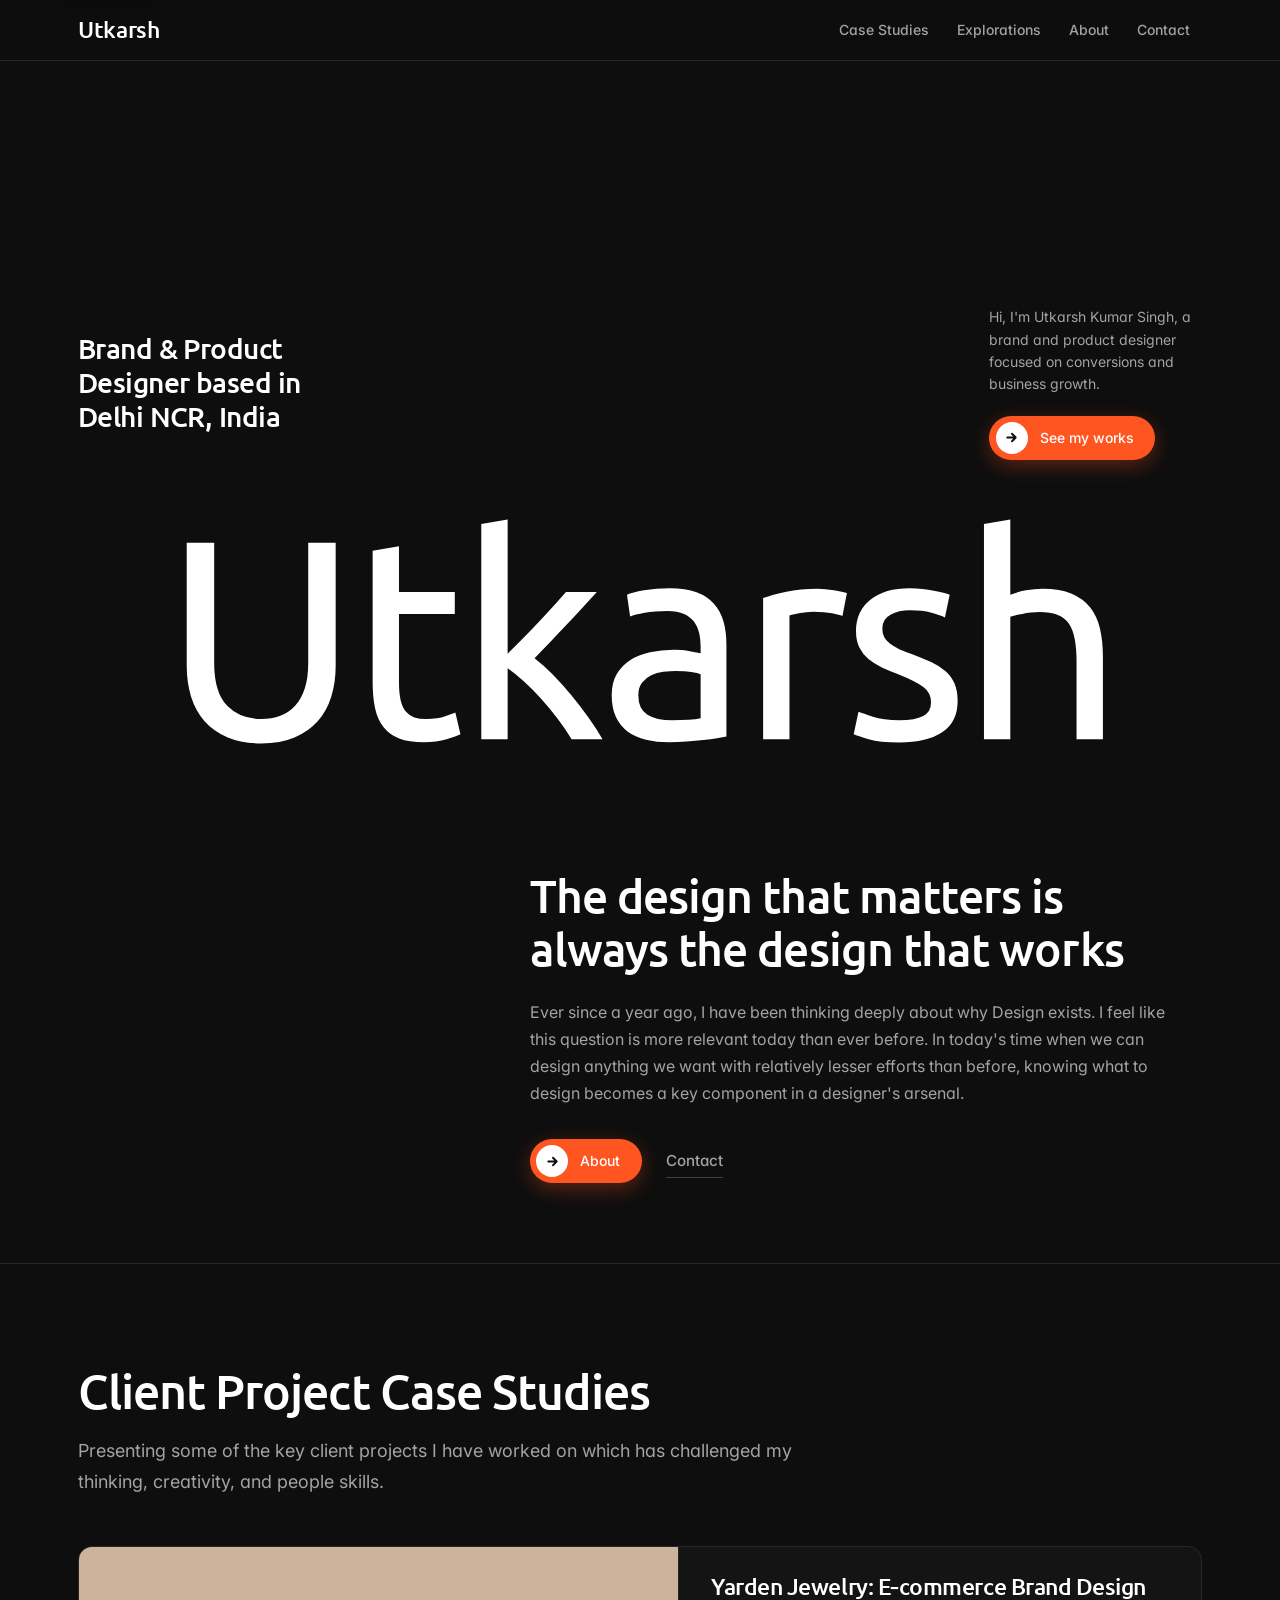
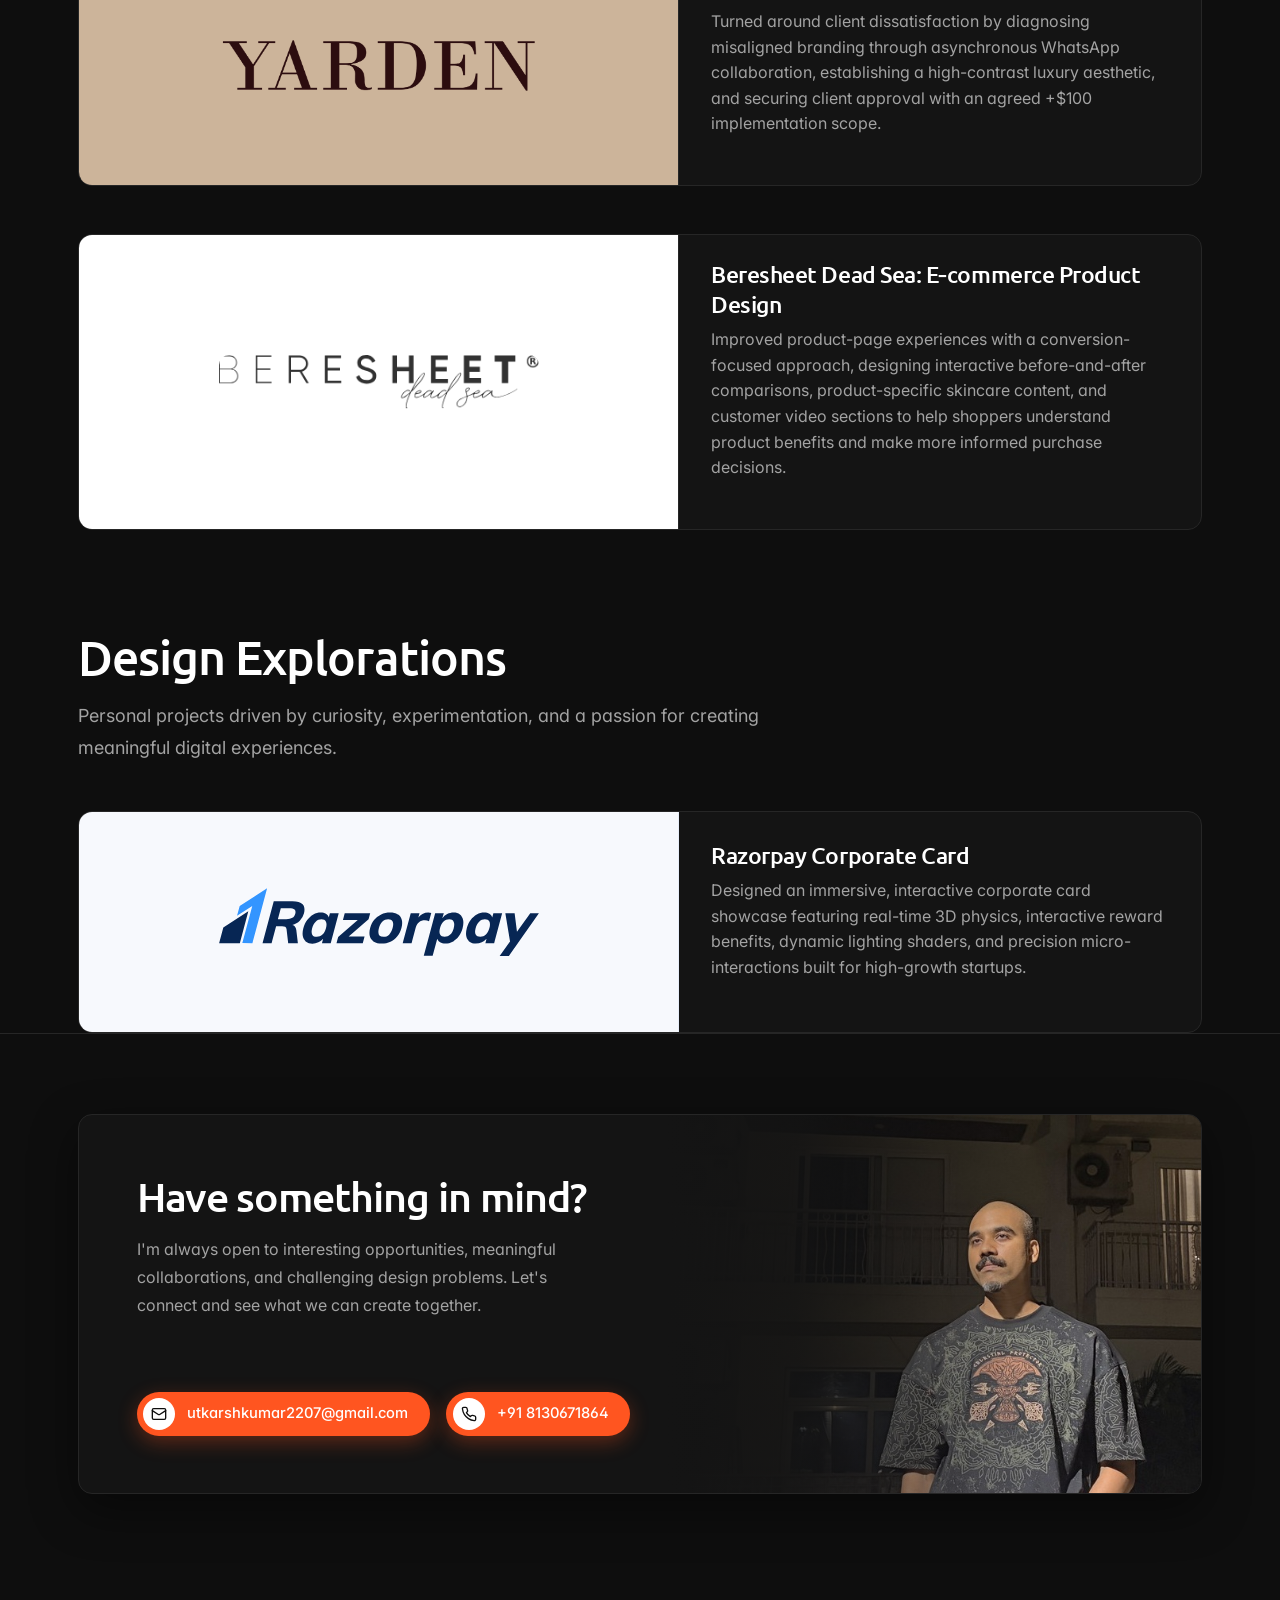
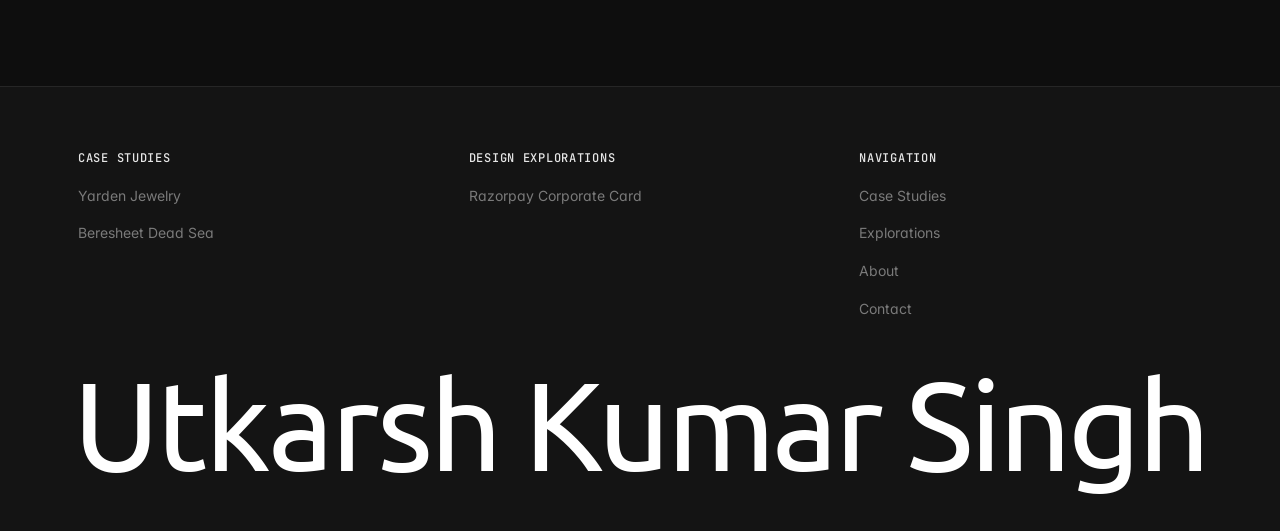
==== index.html @ 3cc28f42 "Initial commit: Utkarsh Kumar Singh - Product Designer Portfolio" ====
<!DOCTYPE html>
<html lang="en">

<head>
  <meta charset="UTF-8">
  <meta name="viewport" content="width=device-width, initial-scale=1.0">
  <title>Utkarsh - Portfolio</title>
  <meta name="description"
    content="Product Designer specializing in e&#8209;commerce UX, interface craft, and business-driven clarity. Real-world case studies for Yarden Jewelry and Beresheet Dead Sea.">

  <!-- OpenGraph / Social Metadata -->
  <meta property="og:title" content="Product Designer — Portfolio &amp; Selected Case Studies">
  <meta property="og:description"
    content="Thoughtful digital experiences, strong visual craft, and verified business outcomes across real-world e&#8209;commerce projects.">
  <meta property="og:type" content="website">

  <!-- Typography: Ubuntu, Inter, JetBrains Mono -->
  <link rel="preconnect" href="https://fonts.googleapis.com">
  <link rel="preconnect" href="https://fonts.gstatic.com" crossorigin>
  <link
    href="https://fonts.googleapis.com/css2?family=Inter:wght@300;400;500;600;700&family=JetBrains+Mono:wght@400;500;600;700&family=Ubuntu:wght@300;400;500;700&display=swap"
    rel="stylesheet">

  <!-- Core Stylesheets -->
  <link rel="stylesheet" href="css/tokens.css?v=13">
  <link rel="stylesheet" href="css/reset.css?v=13">
  <link rel="stylesheet" href="css/components.css?v=21">
  <link rel="stylesheet" href="css/home.css?v=42">

  <!-- Main JavaScript Module -->
  <script src="js/main.js?v=3" defer></script>
</head>

<body>

  <!-- Accessible Skip Link -->
  <a href="#main-content" class="skip-link">Skip to main content</a>

  <!-- Site Header & Navigation -->
  <header class="site-header" role="banner">
    <div class="nav-container">
      <a href="index.html" class="brand-link" aria-label="Utkarsh Home">
        <span class="brand-name">Utkarsh</span>
      </a>

      <!-- Desktop & Mobile Navigation Menu -->
      <nav class="nav-menu" aria-label="Primary Navigation">
        <ul class="nav-list" role="list">
          <li class="nav-item-mobile-only"><a href="index.html" class="nav-link">Home</a></li>
          <li><a href="#work" class="nav-link">Case Studies</a></li>
          <li><a href="#explorations" class="nav-link">Explorations</a></li>
          <li><a href="about.html" class="nav-link">About</a></li>
          <li><a href="#contact" class="nav-link">Contact</a></li>
        </ul>
        <div class="nav-menu-footer">
          <div class="nav-menu-divider"></div>
          <span class="nav-menu-brand">UTKARSH KUMAR SINGH</span>
        </div>
      </nav>

      <!-- Mobile Hamburger Button -->
      <button class="nav-toggle" type="button" aria-label="Toggle navigation menu" aria-expanded="false">
        <svg class="nav-toggle-icon" viewBox="0 0 24 24" fill="none" stroke="currentColor" stroke-width="2"
          stroke-linecap="round" stroke-linejoin="round" aria-hidden="true">
          <line x1="3" y1="12" x2="21" y2="12"></line>
          <line x1="3" y1="6" x2="21" y2="6"></line>
          <line x1="3" y1="18" x2="21" y2="18"></line>
        </svg>
      </button>
    </div>
  </header>

  <!-- Main Content Area -->
  <main id="main-content">

    <!-- ======================================================================
         Hero Section (Dominic-Inspired Editorial Showcase)
         ====================================================================== -->
    <section class="hero-section" aria-labelledby="hero-title">
      <div class="hero-container">

        <!-- Hero Visual Stage -->
        <div class="hero-stage">

          <!-- Left Column: Role Headline -->
          <div class="hero-col-left">
            <h1 id="hero-title" class="hero-role-title">
              Brand &amp; Product<br class="hero-br-desktop">
              Designer based in<br class="hero-br-desktop">
              Delhi NCR, India
            </h1>
          </div>

          <!-- Center Backdrop: Utkarsh Portrait with Dominic-style studio background -->
          <div class="hero-center-portrait">
            <div class="hero-portrait-frame-dominic">
              <picture>
                <source media="(max-width: 768px)" srcset="assets/images/hero-utkarsh-mobile.png?v=2">
                <img src="assets/images/hero-utkarsh-dominic-clean.png?v=5" alt="Utkarsh Kumar Singh — Brand &amp; UI/UX Designer" class="hero-portrait-img-dominic" width="1600" height="1350">
              </picture>
            </div>
          </div>

          <!-- Right Column: Intro Bio + Orange Pill CTA -->
          <div class="hero-col-right">
            <p class="hero-bio-text">
              Hi, I'm Utkarsh Kumar Singh, a brand and product designer focused on conversions and business growth.
            </p>
            <a href="#work" class="hero-pill-cta">
              <span class="hero-pill-cta-icon" aria-hidden="true">
                <svg viewBox="0 0 16 16" fill="none" stroke="currentColor" stroke-width="2" stroke-linecap="round" stroke-linejoin="round">
                  <path d="M3.5 8h9M8.5 4l4 4-4 4"/>
                </svg>
              </span>
              <span class="hero-pill-cta-label">See my works</span>
            </a>
          </div>

          <!-- Giant Full-Width Display Name Overlay -->
          <div class="hero-giant-name-wrap" aria-hidden="true">
            <svg class="hero-giant-name-svg" viewBox="0 0 1000 225" preserveAspectRatio="xMidYMid meet">
              <text x="500" y="195" text-anchor="middle" font-size="252">Utkarsh</text>
            </svg>
          </div>

        </div>

        <!-- Secondary Editorial Intro Block -->
        <div class="hero-editorial-intro">
          <div class="hero-editorial-spacer" aria-hidden="true"></div>
          <div class="hero-editorial-content">
            <h2 class="hero-editorial-heading">
              The design that matters is always the design that works
            </h2>
            <p class="hero-editorial-body">
              Ever since a year ago, I have been thinking deeply about why Design exists. I feel like this question is more relevant today than ever before. In today's time when we can design anything we want with relatively lesser efforts than before, knowing what to design becomes a key component in a designer's arsenal.
            </p>
            <div class="hero-editorial-actions">
              <a href="about.html" class="hero-pill-cta">
                <span class="hero-pill-cta-icon" aria-hidden="true">
                  <svg viewBox="0 0 16 16" fill="none" stroke="currentColor" stroke-width="2" stroke-linecap="round" stroke-linejoin="round">
                    <path d="M3.5 8h9M8.5 4l4 4-4 4"/>
                  </svg>
                </span>
                <span class="hero-pill-cta-label">About</span>
              </a>
              <a href="#contact" class="hero-pill-cta-secondary">
                Contact
              </a>
            </div>
          </div>
        </div>

      </div>
    </section>

    <!-- ======================================================================
         Section 1: Selected Work
         ====================================================================== -->
    <section id="work" class="work-section" aria-labelledby="work-heading">
      <div class="section-container">

        <header class="section-header">
          <h2 id="work-heading" class="section-title">Client Project Case Studies</h2>
          <p class="section-description">
            Presenting some of the key client projects I have worked on which has challenged my thinking, creativity, and people skills.
          </p>
        </header>

        <div class="projects-stack">

          <!-- Project 01: Yarden Jewelry -->
          <a href="work/yarden-jewelry.html" class="project-card-asymmetric project-card-yarden" aria-labelledby="project-yarden-title">
            <div class="project-card-media">
              <img src="assets/images/yarden-logo.png" alt="Yarden Jewelry brand logo"
                width="1000" height="275" loading="lazy">
            </div>

            <div class="project-card-body">
              <div>
                <h3 id="project-yarden-title" class="project-card-title">
                  <span>Yarden Jewelry: E&#8209;commerce Brand Design</span>
                </h3>

                <p class="project-card-summary">
                  Turned around client dissatisfaction by diagnosing misaligned branding through asynchronous WhatsApp
                  collaboration, establishing a high-contrast luxury aesthetic, and securing client approval
                  with an agreed +$100 implementation scope.
                </p>
              </div>
            </div>
          </a>

          <!-- Project 02: Beresheet Dead Sea -->
          <a href="work/beresheet-dead-sea.html" class="project-card-asymmetric project-card-beresheet" aria-labelledby="project-beresheet-title">
            <div class="project-card-media">
              <img src="assets/images/beresheet-logo.png" alt="Beresheet Dead Sea brand logo"
                width="365" height="61" loading="lazy">
            </div>

            <div class="project-card-body">
              <div>
                <h3 id="project-beresheet-title" class="project-card-title">
                  <span>Beresheet Dead Sea: E&#8209;commerce Product Design</span>
                </h3>

                <p class="project-card-summary">
                  Improved product-page experiences with a conversion-focused approach, designing interactive
                  before-and-after comparisons, product-specific skincare content, and customer video sections to help
                  shoppers understand product benefits and make more informed purchase decisions.
                </p>
              </div>
            </div>
          </a>

        </div>
      </div>
    </section>

    <!-- ======================================================================
         Section 2: Design Explorations
         ====================================================================== -->
    <section id="explorations" class="explorations-section" aria-labelledby="explorations-heading">
      <div class="section-container">

        <header class="section-header">
          <h2 id="explorations-heading" class="section-title">Design Explorations</h2>
          <p class="section-description">
            Personal projects driven by curiosity, experimentation, and a passion for creating meaningful digital experiences.
          </p>
        </header>

        <div class="explorations-stack">
          <!-- Razorpay Corporate Card Exploration -->
          <a href="https://razorpay-corporate-card.netlify.app/" target="_blank" rel="noopener noreferrer" class="project-card-asymmetric project-card-razorpay" aria-labelledby="exploration-razorpay-title">
            <div class="project-card-media">
              <img src="assets/images/razorpay-logo.svg" alt="Razorpay brand logo"
                width="1896" height="401" loading="lazy">
            </div>

            <div class="project-card-body">
              <div>
                <h3 id="exploration-razorpay-title" class="project-card-title">
                  <span>Razorpay Corporate Card</span>
                </h3>

                <p class="project-card-summary">
                  Designed an immersive, interactive corporate card showcase featuring real-time 3D physics, interactive reward benefits, dynamic lighting shaders, and precision micro-interactions built for high-growth startups.
                </p>
              </div>
            </div>
          </a>
        </div>

      </div>
    </section>

    <!-- ======================================================================
         Section 3: Contact Card
         ====================================================================== -->
    <section id="contact" class="contact-section" aria-labelledby="contact-heading">
      <div class="section-container">
        <div class="contact-card">
          <!-- Right Landscape Photo (Utkarsh Portrait from IMG_0617) -->
          <div class="contact-card-media" aria-hidden="true">
            <img src="assets/images/contact-banner-bg.jpg?v=5" alt="Utkarsh Kumar Singh" class="contact-card-bg-img" width="1100" height="750" loading="lazy" />
            <div class="contact-card-overlay"></div>
          </div>

          <!-- Left Info & Content -->
          <div class="contact-card-content">
            <div class="contact-card-header">
              <h2 id="contact-heading" class="contact-title">
                Have something in mind?
              </h2>
              <p class="contact-desc">
                I'm always open to interesting opportunities, meaningful collaborations, and challenging design problems. Let's connect and see what we can create together.
              </p>
            </div>

            <!-- Bottom Action Row: Signature Orange Pill CTAs -->
            <div class="contact-card-bottom">
              <div class="contact-card-pills">
                <!-- Email Button -->
                <a href="mailto:utkarshkumar2207@gmail.com" class="hero-pill-cta">
                  <span class="hero-pill-cta-icon" aria-hidden="true">
                    <svg viewBox="0 0 24 24" fill="none" stroke="currentColor" stroke-width="2" stroke-linecap="round" stroke-linejoin="round">
                      <rect x="2" y="4" width="20" height="16" rx="2"></rect>
                      <path d="m22 7-8.97 5.7a1.94 1.94 0 0 1-2.06 0L2 7"></path>
                    </svg>
                  </span>
                  <span class="hero-pill-cta-label">utkarshkumar2207@gmail.com</span>
                </a>

                <!-- Phone Button -->
                <a href="tel:+918130671864" class="hero-pill-cta">
                  <span class="hero-pill-cta-icon" aria-hidden="true">
                    <svg viewBox="0 0 24 24" fill="none" stroke="currentColor" stroke-width="2" stroke-linecap="round" stroke-linejoin="round">
                      <path d="M22 16.92v3a2 2 0 0 1-2.18 2 19.79 19.79 0 0 1-8.63-3.07 19.5 19.5 0 0 1-6-6 19.79 19.79 0 0 1-3.07-8.67A2 2 0 0 1 4.11 2h3a2 2 0 0 1 2 1.72 12.84 12.84 0 0 0 .7 2.81 2 2 0 0 1-.45 2.11L8.09 9.91a16 16 0 0 0 6 6l1.27-1.27a2 2 0 0 1 2.11-.45 12.84 12.84 0 0 0 2.81.7A2 2 0 0 1 22 16.92z"></path>
                    </svg>
                  </span>
                  <span class="hero-pill-cta-label">+91 8130671864</span>
                </a>
              </div>
            </div>
          </div>
        </div>
      </div>
    </section>

  </main>

  <!-- Site Footer -->
  <footer class="site-footer" role="contentinfo">
    <div class="footer-container">
      <div class="footer-top">
        <div>
          <h4 class="footer-heading">Case Studies</h4>
          <ul class="footer-nav-list" role="list">
            <li><a href="work/yarden-jewelry.html" class="footer-nav-link">Yarden Jewelry</a></li>
            <li><a href="work/beresheet-dead-sea.html" class="footer-nav-link">Beresheet Dead Sea</a></li>
          </ul>
        </div>

        <div>
          <h4 class="footer-heading">Design Explorations</h4>
          <ul class="footer-nav-list" role="list">
            <li><a href="https://razorpay-corporate-card.netlify.app/" target="_blank" rel="noopener noreferrer" class="footer-nav-link">Razorpay Corporate Card</a></li>
          </ul>
        </div>

        <div>
          <h4 class="footer-heading">Navigation</h4>
          <ul class="footer-nav-list" role="list">
            <li><a href="#work" class="footer-nav-link">Case Studies</a></li>
            <li><a href="#explorations" class="footer-nav-link">Explorations</a></li>
            <li><a href="about.html" class="footer-nav-link">About</a></li>
            <li><a href="#contact" class="footer-nav-link">Contact</a></li>
          </ul>
        </div>
      </div>

      <div class="footer-huge-name-wrap" aria-hidden="true">
        <svg class="footer-huge-name-svg" viewBox="0 0 1000 130" preserveAspectRatio="xMidYMid meet">
          <text x="500" y="98" text-anchor="middle" font-size="112">Utkarsh Kumar Singh</text>
        </svg>
      </div>
    </div>
  </footer>

</body>

</html>
---- css/tokens.css ----
/**
 * Design Tokens — Contemporary Product Studio
 * A disciplined, restrained visual system tailored for Product Design portfolios.
 */

:root {
  /* ==========================================================================
     Color Palette (Deep Obsidian Dark & Vibrant Sunset Orange Accent)
     ========================================================================== */
  
  /* Canvas & Surfaces */
  --color-canvas: #0E0E0E;
  --color-surface: #141414;
  --color-surface-subtle: #1C1C1C;
  --color-surface-card: #181818;
  --color-surface-dark: #181818;
  --color-surface-dark-subtle: #222222;

  /* Ink & Typography */
  --color-ink-primary: #FFFFFF;
  --color-ink-secondary: #A3A3A3;
  --color-ink-muted: #737373;
  --color-ink-subtle: #525252;
  --color-ink-inverted: #0E0E0E;
  --color-ink-inverted-secondary: #525252;

  /* Hairlines & Borders */
  --color-border-subtle: #262626;
  --color-border-default: #333333;
  --color-border-strong: #454545;
  --color-border-dark: #2E2E2E;

  /* Vibrant Accent — Sunset Orange */
  --color-accent-cobalt: #FF5520;
  --color-accent-cobalt-hover: #FF6E40;
  --color-accent-cobalt-subtle: rgba(255, 85, 32, 0.12);
  --color-accent-cobalt-border: rgba(255, 85, 32, 0.35);
  --color-accent-ink: #FF6B3D;

  /* Semantic Feedback / Status */
  --color-status-active-bg: #1C1C1C;
  --color-status-active-text: #FFFFFF;
  --color-status-active-dot: #FF5520;
  --color-status-progress-bg: #1C1C1C;
  --color-status-progress-text: #FFFFFF;
  --color-status-progress-dot: #FF5520;

  /* Shadows — Deep dark elevation */
  --shadow-sm: 0 2px 4px rgba(0, 0, 0, 0.35);
  --shadow-md: 0 8px 20px -4px rgba(0, 0, 0, 0.5), 0 4px 8px -2px rgba(0, 0, 0, 0.35);
  --shadow-lg: 0 18px 42px -6px rgba(0, 0, 0, 0.65), 0 6px 14px -3px rgba(0, 0, 0, 0.4);
  --shadow-focus: 0 0 0 3px rgba(255, 85, 32, 0.45);

  /* ==========================================================================
     Typography System
     ========================================================================== */
  
  /* Font Stacks */
  --font-sans: 'Inter', -apple-system, BlinkMacSystemFont, 'Segoe UI', Roboto, Helvetica, Arial, sans-serif;
  --font-display: 'Ubuntu', var(--font-sans);
  --font-mono: 'JetBrains Mono', 'SF Mono', Consolas, 'Liberation Mono', Menlo, monospace;
  --font-serif-accent: 'Newsreader', Georgia, serif;

  /* Fluid Type Scale */
  --text-display: clamp(2.5rem, 5vw + 0.5rem, 4.25rem);      /* 40px -> 68px */
  --text-h1: clamp(2rem, 3.5vw + 0.25rem, 3rem);              /* 32px -> 48px */
  --text-h2: clamp(1.5rem, 2.5vw + 0.25rem, 2.125rem);        /* 24px -> 34px */
  --text-h3: clamp(1.25rem, 1.5vw + 0.25rem, 1.5rem);         /* 20px -> 24px */
  --text-h4: 1.125rem;                                        /* 18px */
  
  --text-body-lg: 1.125rem;                                   /* 18px / 28px */
  --text-body: 1rem;                                          /* 16px / 26px */
  --text-body-sm: 0.875rem;                                   /* 14px / 22px */
  --text-caption: 0.75rem;                                    /* 12px / 18px */
  --text-mono-tag: 0.8125rem;                                 /* 13px / 18px */

  /* Line Heights */
  --leading-tight: 1.15;
  --leading-snug: 1.3;
  --leading-normal: 1.6;
  --leading-relaxed: 1.75;

  /* Letter Spacing */
  --tracking-tighter: -0.035em;
  --tracking-tight: -0.02em;
  --tracking-normal: 0em;
  --tracking-wide: 0.03em;
  --tracking-wider: 0.06em;

  /* Font Weights */
  --weight-thin: 300;
  --weight-regular: 400;
  --weight-medium: 500;
  --weight-semibold: 600;
  --weight-bold: 700;

  /* ==========================================================================
     Layout & Spacing Scale (8pt Grid)
     ========================================================================== */
  --space-1: 0.25rem;   /* 4px */
  --space-2: 0.5rem;    /* 8px */
  --space-3: 0.75rem;   /* 12px */
  --space-4: 1rem;      /* 16px */
  --space-5: 1.25rem;   /* 20px */
  --space-6: 1.5rem;    /* 24px */
  --space-8: 2rem;      /* 32px */
  --space-10: 2.5rem;   /* 40px */
  --space-12: 3rem;     /* 48px */
  --space-16: 4rem;     /* 64px */
  --space-20: 5rem;     /* 80px */
  --space-24: 6rem;     /* 96px */
  --space-32: 8rem;     /* 128px */

  /* Containers & Padding */
  --container-max: 1220px;
  --container-narrow: 840px;
  --prose-max: 68ch;
  --page-pad: clamp(1.25rem, 4vw, 3rem);

  /* Border Radii (Crisp, not overly rounded) */
  --radius-xs: 3px;
  --radius-sm: 6px;
  --radius-md: 10px;
  --radius-lg: 14px;
  --radius-pill: 9999px;

  /* Transitions */
  --ease-out: cubic-bezier(0.16, 1, 0.3, 1);
  --ease-in-out: cubic-bezier(0.4, 0, 0.2, 1);
  --duration-fast: 150ms;
  --duration-normal: 250ms;
  --duration-slow: 400ms;
}
---- css/components.css ----
/**
 * Reusable Components — Contemporary Product Studio
 * Navigation, Buttons, Cards, Metadata Chips, Footer, and Structural Placeholders.
 */

/* ==========================================================================
   Global Container Utility
   ========================================================================== */

.container {
  width: 100%;
  max-width: var(--container-max);
  margin-left: auto;
  margin-right: auto;
  padding-left: var(--page-pad);
  padding-right: var(--page-pad);
}

/* ==========================================================================
   Header & Navigation
   ========================================================================== */

.site-header {
  position: sticky;
  top: 0;
  left: 0;
  width: 100%;
  z-index: 100;
  background-color: rgba(14, 14, 14, 0.85);
  backdrop-filter: blur(14px);
  -webkit-backdrop-filter: blur(14px);
  border-bottom: 1px solid var(--color-border-subtle);
  transition: background-color var(--duration-normal) var(--ease-out),
              border-color var(--duration-normal) var(--ease-out);
}

.nav-container {
  max-width: var(--container-max);
  margin: 0 auto;
  padding: var(--space-4) var(--page-pad);
  display: flex;
  align-items: center;
  justify-content: space-between;
}

.brand-link {
  display: flex;
  align-items: center;
  gap: var(--space-2);
  font-family: var(--font-display);
  font-weight: var(--weight-medium);
  color: var(--color-ink-primary);
  letter-spacing: var(--tracking-tight);
  text-decoration: none;
}

.brand-logo-circle {
  width: 18px;
  height: 18px;
  display: inline-flex;
  align-items: center;
  justify-content: center;
}

.brand-logo-circle svg {
  width: 100%;
  height: 100%;
  display: block;
}

.brand-badge {
  display: inline-flex;
  align-items: center;
  justify-content: center;
  width: 32px;
  height: 32px;
  background-color: var(--color-ink-primary);
  color: var(--color-ink-inverted);
  font-family: var(--font-mono);
  font-size: 0.875rem;
  font-weight: var(--weight-bold);
  border-radius: var(--radius-sm);
}

.brand-title {
  display: flex;
  flex-direction: column;
}

.brand-name {
  font-size: clamp(1.4rem, 1.8vw, 1.65rem);
  font-weight: var(--weight-medium);
  line-height: 1.2;
  letter-spacing: -0.015em;
}

.brand-role {
  font-family: var(--font-mono);
  font-size: 0.6875rem;
  color: var(--color-ink-muted);
  font-weight: var(--weight-regular);
  letter-spacing: var(--tracking-normal);
  text-transform: uppercase;
}


.nav-menu-footer {
  display: none;
}

.nav-menu {
  display: flex;
  align-items: center;
  gap: var(--space-6);
}

.nav-list {
  display: flex;
  align-items: center;
  gap: var(--space-1);
}

.nav-item-mobile-only {
  display: none !important;
}

.nav-link {
  padding: var(--space-2) var(--space-3);
  font-size: var(--text-body-sm);
  font-weight: var(--weight-medium);
  color: var(--color-ink-secondary);
  border-radius: var(--radius-sm);
  transition: color var(--duration-fast) var(--ease-out),
              background-color var(--duration-fast) var(--ease-out);
}

.nav-link:hover {
  color: var(--color-ink-primary);
  background-color: var(--color-surface-subtle);
}

.nav-link[aria-current="page"],
.nav-link.is-active {
  color: var(--color-ink-primary);
  background-color: var(--color-surface-subtle);
  font-weight: var(--weight-semibold);
}

.nav-actions {
  display: flex;
  align-items: center;
  gap: var(--space-3);
}

/* Mobile Nav Toggle */
.nav-toggle {
  display: none;
  padding: var(--space-2);
  color: var(--color-ink-primary);
  border-radius: var(--radius-sm);
}

.nav-toggle-icon {
  width: 24px;
  height: 24px;
  display: block;
}

/* ==========================================================================
   Buttons & Interactive Elements
   ========================================================================== */

.button {
  display: inline-flex;
  align-items: center;
  justify-content: center;
  gap: var(--space-2);
  padding: 0.85rem 1.5rem;
  font-size: var(--text-body-sm);
  font-weight: var(--weight-medium);
  line-height: 1;
  border-radius: var(--radius-pill);
  transition: all var(--duration-fast) var(--ease-out);
  white-space: nowrap;
}

.button-primary {
  background-color: var(--color-accent-cobalt);
  color: #FFFFFF;
  border: 1px solid var(--color-accent-cobalt);
  box-shadow: 0 4px 16px rgba(255, 85, 32, 0.3);
}

.button-primary:hover {
  background-color: var(--color-accent-cobalt-hover);
  border-color: var(--color-accent-cobalt-hover);
  transform: translateY(-2px);
  box-shadow: 0 6px 22px rgba(255, 85, 32, 0.45);
}

.button-secondary {
  background-color: var(--color-surface-subtle);
  color: var(--color-ink-primary);
  border: 1px solid var(--color-border-default);
}

.button-secondary:hover {
  background-color: #262626;
  border-color: var(--color-border-strong);
  color: var(--color-ink-primary);
  transform: translateY(-1px);
}

.button-accent {
  background-color: var(--color-accent-cobalt);
  color: #FFFFFF;
  border: 1px solid var(--color-accent-cobalt);
  box-shadow: 0 4px 16px rgba(255, 85, 32, 0.3);
}

.button-accent:hover {
  background-color: var(--color-accent-cobalt-hover);
  border-color: var(--color-accent-cobalt-hover);
  color: #FFFFFF;
  transform: translateY(-1px);
  box-shadow: 0 6px 22px rgba(255, 85, 32, 0.45);
}

.button-subtle {
  padding: var(--space-2) var(--space-3);
  color: var(--color-ink-secondary);
}

.button-subtle:hover {
  color: var(--color-ink-primary);
}

.button-icon {
  width: 16px;
  height: 16px;
  transition: transform var(--duration-fast) var(--ease-out);
}

.button:hover .button-icon {
  transform: translateX(2px);
}

/* Reusable Signature Pill CTA (Matching Homepage) */
.hero-pill-cta {
  display: inline-flex;
  align-items: center;
  gap: var(--space-3);
  background-color: var(--color-accent-cobalt);
  color: #FFFFFF;
  padding: 0.375rem 1.35rem 0.375rem 0.425rem;
  border-radius: var(--radius-pill);
  font-family: var(--font-sans);
  font-size: 0.875rem;
  font-weight: var(--weight-medium);
  text-decoration: none;
  box-shadow: 0 6px 20px rgba(255, 85, 32, 0.32);
  transition: transform var(--duration-fast) var(--ease-out),
              background-color var(--duration-fast) var(--ease-out),
              box-shadow var(--duration-fast) var(--ease-out);
}

.hero-pill-cta:hover {
  background-color: var(--color-accent-cobalt-hover);
  transform: translateY(-2px);
  box-shadow: 0 10px 26px rgba(255, 85, 32, 0.45);
  color: #FFFFFF;
}

.hero-pill-cta-icon {
  width: 32px;
  height: 32px;
  border-radius: 50%;
  background-color: #FFFFFF;
  color: #0E0E0E;
  display: inline-flex;
  align-items: center;
  justify-content: center;
  flex-shrink: 0;
  transition: transform var(--duration-fast) var(--ease-out);
}

.hero-pill-cta-icon svg {
  width: 15px;
  height: 15px;
}

.hero-pill-cta:hover .hero-pill-cta-icon {
  transform: translateX(2px);
}

/* Text Link with Editorial Arrow */
.arrow-link {
  display: inline-flex;
  align-items: center;
  gap: var(--space-2);
  font-size: var(--text-body-sm);
  font-weight: var(--weight-semibold);
  color: var(--color-accent-ink);
  transition: gap var(--duration-fast) var(--ease-out),
              color var(--duration-fast) var(--ease-out);
}

.arrow-link svg {
  width: 16px;
  height: 16px;
  transition: transform var(--duration-fast) var(--ease-out);
}

.arrow-link:hover {
  color: var(--color-ink-primary);
  gap: var(--space-3);
}

.arrow-link:hover svg {
  transform: translateX(3px);
}

/* ==========================================================================
   Badges, Chips & Meta Labels
   ========================================================================== */

.badge {
  display: inline-flex;
  align-items: center;
  gap: var(--space-1);
  padding: 0.25rem 0.625rem;
  font-family: var(--font-mono);
  font-size: var(--text-mono-tag);
  font-weight: var(--weight-medium);
  letter-spacing: var(--tracking-normal);
  border-radius: var(--radius-xs);
  border: 1px solid var(--color-border-subtle);
  background-color: var(--color-surface-subtle);
  color: var(--color-ink-secondary);
}

.badge-cobalt {
  background-color: var(--color-accent-cobalt-subtle);
  border-color: var(--color-accent-cobalt);
  color: var(--color-ink-primary);
}

.badge-dark {
  background-color: var(--color-surface-dark);
  color: var(--color-ink-inverted);
  border-color: var(--color-border-dark);
}

/* Status Indicator Dot */
.status-pill {
  display: inline-flex;
  align-items: center;
  gap: var(--space-2);
  padding: 0.3125rem 0.75rem;
  font-family: var(--font-mono);
  font-size: 0.75rem;
  font-weight: var(--weight-medium);
  border-radius: var(--radius-pill);
  background-color: var(--color-status-active-bg);
  color: var(--color-status-active-text);
  border: 1px solid var(--color-border-subtle);
}

.status-dot {
  width: 6px;
  height: 6px;
  border-radius: 50%;
  background-color: var(--color-status-active-dot);
  box-shadow: 0 0 0 2px rgba(203, 185, 164, 0.35);
  animation: pulse-dot 2.5s infinite var(--ease-in-out);
}

@keyframes pulse-dot {
  0%, 100% { transform: scale(1); opacity: 1; }
  50% { transform: scale(1.2); opacity: 0.75; }
}

/* ==========================================================================
   Project Teaser Cards (Homepage)
   ========================================================================== */

.project-card {
  display: block;
  background-color: var(--color-surface);
  border: 1px solid var(--color-border-subtle);
  border-radius: var(--radius-lg);
  overflow: hidden;
  transition: transform var(--duration-normal) var(--ease-out),
              box-shadow var(--duration-normal) var(--ease-out),
              border-color var(--duration-normal) var(--ease-out);
}

.project-card:hover {
  transform: translateY(-2px);
  border-color: var(--color-border-default);
  box-shadow: var(--shadow-lg);
}

.project-card-media {
  position: relative;
  background-color: var(--color-surface-subtle);
  border-bottom: 1px solid var(--color-border-subtle);
  overflow: hidden;
  aspect-ratio: 16 / 10;
}

.project-card-media img {
  width: 100%;
  height: 100%;
  object-fit: cover;
  transition: transform var(--duration-slow) var(--ease-out);
}

.project-card:hover .project-card-media img {
  transform: scale(1.018);
}

.project-card-body {
  padding: var(--space-8);
}

.project-meta-row {
  display: flex;
  align-items: center;
  justify-content: space-between;
  gap: var(--space-3);
  margin-bottom: var(--space-3);
  flex-wrap: wrap;
}

.project-index {
  font-family: var(--font-mono);
  font-size: var(--text-mono-tag);
  color: var(--color-accent-ink);
  font-weight: var(--weight-semibold);
}

.project-card-title {
  font-size: var(--text-h3);
  margin-bottom: var(--space-2);
  color: var(--color-ink-primary);
  transition: color var(--duration-fast) var(--ease-out);
}

.project-card:hover .project-card-title {
  color: var(--color-accent-ink);
}

.project-card-summary {
  font-size: var(--text-body);
  color: var(--color-ink-secondary);
  margin-bottom: var(--space-6);
  line-height: var(--leading-normal);
}

.project-card-details-grid {
  display: grid;
  grid-template-columns: repeat(auto-fit, minmax(180px, 1fr));
  gap: var(--space-4);
  padding-top: var(--space-5);
  border-top: 1px solid var(--color-border-subtle);
  font-size: var(--text-body-sm);
}

.detail-item-label {
  display: block;
  font-family: var(--font-mono);
  font-size: 0.6875rem;
  color: var(--color-ink-muted);
  text-transform: uppercase;
  letter-spacing: var(--tracking-wider);
  margin-bottom: var(--space-1);
}

.detail-item-value {
  font-weight: var(--weight-medium);
  color: var(--color-ink-primary);
  line-height: 1.35;
}

/* ==========================================================================
   Structural Placeholder Frame
   (Visual integrity for authentic drafting — never fake screenshots)
   ========================================================================== */

.placeholder-frame {
  position: relative;
  width: 100%;
  background: linear-gradient(135deg, #FAF9F6 0%, #F4F1EA 100%);
  border: 1px dashed var(--color-border-default);
  border-radius: var(--radius-md);
  padding: var(--space-8) var(--space-6);
  display: flex;
  flex-direction: column;
  align-items: center;
  justify-content: center;
  text-align: center;
  min-height: 280px;
  overflow: hidden;
}

.placeholder-grid-pattern {
  position: absolute;
  inset: 0;
  background-image: 
    linear-gradient(to right, rgba(230, 218, 200, 0.45) 1px, transparent 1px),
    linear-gradient(to bottom, rgba(230, 218, 200, 0.45) 1px, transparent 1px);
  background-size: 24px 24px;
  pointer-events: none;
}

.placeholder-content {
  position: relative;
  z-index: 2;
  max-width: 440px;
}

.placeholder-tag {
  display: inline-flex;
  align-items: center;
  gap: var(--space-2);
  padding: 0.25rem 0.625rem;
  font-family: var(--font-mono);
  font-size: 0.6875rem;
  font-weight: var(--weight-semibold);
  letter-spacing: var(--tracking-wider);
  text-transform: uppercase;
  color: var(--color-ink-muted);
  background-color: rgba(250, 249, 246, 0.85);
  border: 1px solid var(--color-border-subtle);
  border-radius: var(--radius-xs);
  margin-bottom: var(--space-3);
}

.placeholder-title {
  font-family: var(--font-display);
  font-size: var(--text-h4);
  color: var(--color-ink-primary);
  margin-bottom: var(--space-2);
}

.placeholder-note {
  font-size: var(--text-body-sm);
  color: var(--color-ink-muted);
  line-height: var(--leading-normal);
}

/* ==========================================================================
   Editorial Callouts & Quotes
   ========================================================================== */

.editorial-callout {
  border-left: 3px solid var(--color-accent-cobalt);
  background-color: var(--color-surface);
  padding: var(--space-6) var(--space-8);
  border-radius: 0 var(--radius-md) var(--radius-md) 0;
  margin: var(--space-8) 0;
  box-shadow: var(--shadow-sm);
  border-top: 1px solid var(--color-border-subtle);
  border-right: 1px solid var(--color-border-subtle);
  border-bottom: 1px solid var(--color-border-subtle);
}

.editorial-callout p {
  font-size: var(--text-body-lg);
  color: var(--color-ink-primary);
  line-height: var(--leading-relaxed);
}

.editorial-callout-cite {
  display: block;
  margin-top: var(--space-3);
  font-family: var(--font-mono);
  font-size: var(--text-mono-tag);
  color: var(--color-ink-muted);
}

/* ==========================================================================
   Site Footer
   ========================================================================== */

.site-footer {
  background-color: var(--color-surface);
  border-top: 1px solid var(--color-border-subtle);
  padding: var(--space-16) 0 0;
  margin-top: var(--space-24);
  overflow-x: clip;
}

.footer-container {
  max-width: var(--container-max);
  margin: 0 auto;
  padding: 0 var(--page-pad);
}

.footer-top {
  display: grid;
  grid-template-columns: repeat(3, 1fr);
  gap: var(--space-12);
  padding-bottom: var(--space-8);
}

.footer-huge-name-wrap {
  width: 100%;
  max-width: var(--container-max);
  margin: 0 auto;
  border-top: none;
  overflow: visible;
  padding: var(--space-2) 0 var(--space-6);
  display: flex;
  align-items: center;
  justify-content: center;
}

.footer-huge-name-svg {
  display: block;
  width: 100%;
  height: auto;
  overflow: visible;
  box-sizing: border-box;
}

.footer-huge-name-svg text {
  font-family: var(--font-display);
  font-weight: 400;
  letter-spacing: -0.025em;
  fill: var(--color-ink-primary);
  user-select: none;
}

.footer-heading {
  font-family: var(--font-mono);
  font-size: 0.75rem;
  text-transform: uppercase;
  letter-spacing: var(--tracking-wider);
  color: #E6E6E6;
  margin-bottom: var(--space-4);
}

.footer-nav-list {
  display: flex;
  flex-direction: column;
  gap: var(--space-3);
}

.footer-nav-link {
  font-size: var(--text-body-sm);
  color: #7A7A7A;
  transition: color var(--duration-fast) var(--ease-out);
}

.footer-nav-link:hover {
  color: #FFFFFF;
}

.footer-bottom {
  display: flex;
  align-items: center;
  justify-content: space-between;
  padding-top: var(--space-8);
  font-size: var(--text-body-sm);
  color: var(--color-ink-muted);
  flex-wrap: wrap;
  gap: var(--space-4);
}

/* ==========================================================================
   Responsive Adaptations
   ========================================================================== */

@media (max-width: 860px) {
  body.nav-locked {
    overflow: hidden !important;
  }

  .site-header {
    background-color: #0E0E0E;
  }

  .nav-container {
    padding-top: var(--space-4);
    padding-bottom: var(--space-4);
  }

  /* Elegant circular close/toggle button matching Wandergates reference */
  .nav-toggle {
    display: inline-flex;
    align-items: center;
    justify-content: center;
    width: 44px;
    height: 44px;
    border-radius: 50%;
    background-color: #FFFFFF;
    color: #0E0E0E;
    border: none;
    cursor: pointer;
    z-index: 1001;
    position: relative;
    padding: 0;
    transition: transform var(--duration-fast) var(--ease-out),
                background-color var(--duration-fast) var(--ease-out);
    box-shadow: 0 4px 14px rgba(0, 0, 0, 0.4);
  }

  .nav-toggle:active {
    transform: scale(0.94);
  }

  .nav-toggle-icon {
    width: 20px;
    height: 20px;
    display: block;
    stroke: #0E0E0E;
  }

  /* Fullscreen dark overlay tray matching Wandergates reference */
  .nav-menu {
    display: none;
    position: fixed;
    top: 0;
    left: 0;
    right: 0;
    bottom: 0;
    width: 100vw;
    height: 100vh;
    height: 100dvh;
    background-color: #0E0E0E;
    z-index: 999;
    padding: 105px var(--page-pad) clamp(30px, 6vh, 48px);
    flex-direction: column;
    justify-content: space-between;
    align-items: flex-start;
    overflow-y: auto;
    -webkit-overflow-scrolling: touch;
    opacity: 0;
    visibility: hidden;
    transition: opacity 0.25s cubic-bezier(0.16, 1, 0.3, 1),
                visibility 0.25s cubic-bezier(0.16, 1, 0.3, 1);
  }

  .nav-menu.is-open {
    display: flex;
    opacity: 1;
    visibility: visible;
  }

  /* Bottom line & "UTKARSH KUMAR SINGH" footer block */
  .nav-menu-footer {
    display: flex;
    flex-direction: column;
    width: 100%;
    margin-top: auto;
    padding-top: clamp(2rem, 5vh, 3.5rem);
  }

  .nav-menu-divider {
    width: 100%;
    height: 1px;
    background-color: rgba(255, 255, 255, 0.12);
    margin-bottom: var(--space-5);
  }

  .nav-menu-brand {
    font-family: var(--font-mono);
    font-size: 0.8125rem;
    font-weight: 500;
    letter-spacing: 0.12em;
    color: var(--color-ink-secondary);
    text-transform: uppercase;
  }

  /* Large editorial menu items */
  .nav-list {
    flex-direction: column;
    width: 100%;
    align-items: flex-start;
    gap: clamp(1rem, 3.5vh, 1.85rem);
    margin: 0;
    padding: 0;
  }

  .nav-list li {
    width: 100%;
  }

  .nav-item-mobile-only {
    display: block !important;
  }

  .nav-link {
    display: inline-block;
    width: auto;
    font-family: var(--font-display);
    font-size: clamp(2.35rem, 8.5vw, 3.4rem);
    font-weight: 400;
    line-height: 1.15;
    letter-spacing: -0.025em;
    color: var(--color-ink-primary);
    padding: 0.15rem 0;
    border-radius: 0;
    background: none !important;
    transition: color var(--duration-fast) var(--ease-out),
                transform var(--duration-fast) var(--ease-out);
  }

  .nav-link:hover,
  .nav-link:focus-visible {
    color: var(--color-accent);
    transform: translateX(4px);
  }

  .nav-link[aria-current="page"],
  .nav-link.is-active {
    color: var(--color-ink-primary);
  }

  .nav-actions {
    display: none;
  }

  .footer-top {
    grid-template-columns: repeat(auto-fit, minmax(200px, 1fr));
    gap: var(--space-12) var(--space-8);
  }

  .footer-heading {
    margin-bottom: var(--space-4);
  }
}

@media (max-width: 640px) {
  .footer-top {
    grid-template-columns: 1fr;
    gap: var(--space-12);
  }

  .footer-heading {
    margin-bottom: var(--space-4);
    letter-spacing: var(--tracking-wider);
  }
}
---- css/home.css ----
/**
 * Homepage Styles — Contemporary Product Studio
 * Hero, Selected Work Grid, Capabilities Matrix, About Section, and Contact CTA.
 */

/* ==========================================================================
   Hero Section (Dominic-Inspired Editorial Layout)
   ========================================================================== */

.hero-section {
  padding: var(--space-8) 0 var(--space-20);
  border-bottom: 1px solid var(--color-border-subtle);
  overflow: hidden;
}

.hero-container {
  max-width: var(--container-max);
  margin: 0 auto;
  padding: 0 var(--page-pad);
}

/* Main Hero Stage */
.hero-stage {
  position: relative;
  display: grid;
  grid-template-columns: 1.4fr 1.05fr 1fr;
  align-items: center;
  min-height: clamp(500px, 56vw, 680px);
  padding-top: var(--space-4);
  padding-bottom: clamp(60px, 9vw, 120px);
  gap: var(--space-3);
}

/* Left Column: Status Pill + Role Headline */
.hero-col-left {
  position: relative;
  z-index: 3;
  display: flex;
  flex-direction: column;
  align-items: flex-start;
  gap: var(--space-4);
  max-width: 480px;
  min-width: 0;
}

.hero-status-pill {
  background-color: rgba(255, 255, 255, 0.06);
  border: 1px solid rgba(255, 255, 255, 0.1);
  color: var(--color-ink-secondary);
  font-family: var(--font-sans);
  font-size: 0.75rem;
  padding: 0.35rem 0.85rem;
}

.hero-role-title {
  font-family: var(--font-display);
  font-size: clamp(1.4rem, 2.2vw, 2.25rem);
  font-weight: var(--weight-medium);
  line-height: 1.2;
  letter-spacing: -0.02em;
  color: var(--color-ink-primary);
  margin: 0;
}

/* Center Portrait Backdrop (Dominic Style) */
.hero-center-portrait {
  position: relative;
  z-index: 1;
  display: flex;
  justify-content: center;
  align-items: flex-end;
  height: 100%;
}

.hero-portrait-frame-dominic {
  position: relative;
  width: clamp(380px, 46vw, 620px);
  max-width: 620px;
  display: flex;
  justify-content: center;
  align-items: flex-end;
}

.hero-portrait-frame-dominic::before {
  content: "";
  display: none;
}

.hero-portrait-img-dominic {
  width: 100%;
  height: auto;
  max-height: clamp(480px, 52vw, 650px);
  object-fit: contain;
  object-position: center bottom;
  display: block;
}

/* Right Column: Bio + Pill CTA */
.hero-col-right {
  position: relative;
  z-index: 3;
  display: flex;
  flex-direction: column;
  align-items: flex-start;
  gap: var(--space-5);
  max-width: 310px;
  justify-self: end;
}

.hero-bio-text {
  font-size: var(--text-body-sm);
  color: var(--color-ink-secondary);
  line-height: 1.6;
  margin: 0;
}

/* Signature Orange Pill CTA with White Circle Arrow */
.hero-pill-cta {
  display: inline-flex;
  align-items: center;
  gap: var(--space-3);
  background-color: var(--color-accent-cobalt);
  color: #FFFFFF;
  padding: 0.375rem 1.35rem 0.375rem 0.425rem;
  border-radius: var(--radius-pill);
  font-family: var(--font-sans);
  font-size: 0.875rem;
  font-weight: var(--weight-medium);
  text-decoration: none;
  white-space: nowrap;
  box-shadow: 0 6px 20px rgba(255, 85, 32, 0.32);
  transition: transform var(--duration-fast) var(--ease-out),
              background-color var(--duration-fast) var(--ease-out),
              box-shadow var(--duration-fast) var(--ease-out);
}

.hero-pill-cta:hover {
  background-color: var(--color-accent-cobalt-hover);
  transform: translateY(-2px);
  box-shadow: 0 10px 26px rgba(255, 85, 32, 0.45);
}

.hero-pill-cta-icon {
  width: 32px;
  height: 32px;
  border-radius: 50%;
  background-color: #FFFFFF;
  color: #0E0E0E;
  display: inline-flex;
  align-items: center;
  justify-content: center;
  flex-shrink: 0;
  transition: transform var(--duration-fast) var(--ease-out);
}

.hero-pill-cta-icon svg {
  width: 15px;
  height: 15px;
}

.hero-pill-cta:hover .hero-pill-cta-icon {
  transform: translateX(2px);
}

/* Giant Display Name Overlay across Bottom of Hero Stage */
.hero-giant-name-wrap {
  position: absolute;
  left: 0;
  right: 0;
  bottom: 0;
  z-index: 2;
  width: 100%;
  pointer-events: none;
  line-height: 1;
}

.hero-giant-name-svg {
  display: block;
  width: 100%;
  height: auto;
  overflow: visible;
}

.hero-giant-name-svg text {
  font-family: var(--font-display);
  font-weight: 400;
  letter-spacing: -0.025em;
  fill: var(--color-ink-primary);
  user-select: none;
}

/* Partner Logo Strip */
.hero-logo-strip {
  display: flex;
  align-items: center;
  justify-content: space-between;
  gap: var(--space-8);
  padding: var(--space-10) 0;
  margin-top: var(--space-4);
  border-top: 1px solid rgba(255, 255, 255, 0.06);
  border-bottom: 1px solid rgba(255, 255, 255, 0.06);
  flex-wrap: wrap;
}

.hero-logo-item {
  display: inline-flex;
  align-items: center;
  gap: var(--space-2);
  color: var(--color-ink-subtle);
  font-family: var(--font-display);
  font-size: 1.125rem;
  font-weight: var(--weight-medium);
  letter-spacing: -0.01em;
  opacity: 0.65;
  transition: opacity var(--duration-fast) var(--ease-out),
              color var(--duration-fast) var(--ease-out);
}

.hero-logo-item:hover {
  opacity: 1;
  color: var(--color-ink-secondary);
}

.hero-logo-item svg {
  width: 22px;
  height: 22px;
}

/* Secondary Editorial Intro Section (Offset Right like Reference) */
.hero-editorial-intro {
  display: grid;
  grid-template-columns: 0.75fr 1.25fr;
  gap: var(--space-12);
  padding-top: clamp(var(--space-12), 8vw, var(--space-24));
  align-items: start;
}

.hero-editorial-content {
  display: flex;
  flex-direction: column;
  align-items: flex-start;
  max-width: 640px;
}

.hero-editorial-heading {
  font-family: var(--font-display);
  font-size: clamp(2rem, 3.6vw, 3.25rem);
  font-weight: var(--weight-medium);
  line-height: 1.15;
  letter-spacing: -0.02em;
  color: var(--color-ink-primary);
  margin: 0 0 var(--space-6) 0;
}


.hero-editorial-actions {
  display: flex;
  align-items: center;
  gap: var(--space-4);
  flex-wrap: wrap;
}

.hero-pill-cta-secondary {
  display: inline-flex;
  align-items: center;
  gap: var(--space-2);
  background: transparent;
  border: none;
  color: var(--color-ink-secondary);
  padding: 0.5rem var(--space-2);
  font-family: var(--font-sans);
  font-size: 0.95rem;
  font-weight: var(--weight-medium);
  text-decoration: none;
  position: relative;
  transition: color var(--duration-fast) var(--ease-out), transform var(--duration-fast) var(--ease-out);
}

.hero-pill-cta-secondary::after {
  content: "";
  position: absolute;
  bottom: 4px;
  left: var(--space-2);
  right: var(--space-2);
  height: 1px;
  background-color: rgba(255, 255, 255, 0.2);
  transition: background-color var(--duration-fast) var(--ease-out), transform var(--duration-fast) var(--ease-out);
}

.hero-pill-cta-secondary:hover {
  color: var(--color-ink-primary);
  transform: translateX(3px);
}

.hero-pill-cta-secondary:hover::after {
  background-color: var(--color-accent-cobalt);
}

.hero-editorial-body {
  font-size: var(--text-body);
  color: var(--color-ink-secondary);
  line-height: 1.7;
  margin: 0 0 var(--space-8) 0;
}

/* Responsive Adaptations for Hero */

/* Tablet & Intermediate Viewports (769px to 1024px): Preserve desktop 3-column stage */
@media (min-width: 769px) and (max-width: 1024px) {
  .hero-stage {
    position: relative;
    display: flex;
    justify-content: space-between;
    align-items: center;
    min-height: clamp(520px, 62vw, 680px);
    padding-top: var(--space-2);
    padding-bottom: clamp(60px, 8vw, 100px);
  }

  /* Left and Right columns float at the front sides */
  .hero-col-left {
    position: relative;
    z-index: 4;
    max-width: clamp(220px, 28vw, 290px);
    flex-shrink: 0;
    pointer-events: auto;
  }

  .hero-role-title {
    font-size: clamp(1.4rem, 2.3vw, 1.85rem);
    line-height: 1.18;
  }

  .hero-col-right {
    position: relative;
    z-index: 4;
    max-width: clamp(210px, 27vw, 280px);
    flex-shrink: 0;
    pointer-events: auto;
    text-align: left;
  }

  .hero-col-right .hero-pill-cta {
    white-space: nowrap !important;
    width: max-content;
  }

  .hero-pill-cta-label {
    white-space: nowrap !important;
  }

  /* Center Portrait is enlarged to take the full stage width and height */
  .hero-center-portrait {
    position: absolute;
    top: 0;
    bottom: 0;
    left: 50%;
    transform: translateX(-50%);
    width: clamp(480px, 62vw, 680px);
    height: 100%;
    z-index: 1;
    display: flex;
    justify-content: center;
    align-items: flex-end;
    pointer-events: none;
  }

  .hero-portrait-frame-dominic {
    position: relative;
    width: 100%;
    max-width: 100%;
    height: 100%;
    display: flex;
    justify-content: center;
    align-items: flex-end;
  }

  .hero-portrait-img-dominic {
    width: 100%;
    height: 100%;
    max-height: clamp(480px, 60vw, 640px);
    object-fit: contain;
    object-position: center bottom;
    display: block;
  }

  /* Name overlay */
  .hero-giant-name-wrap {
    z-index: 3;
    pointer-events: none;
  }

  .hero-editorial-intro {
    grid-template-columns: 1fr;
    gap: 0;
  }

  .hero-editorial-spacer {
    display: none;
  }

  /* Contact Card on tablet: buttons share the same full width */
  .contact-card-pills {
    display: flex;
    flex-direction: column;
    align-items: stretch;
    width: 100%;
    max-width: 420px;
    gap: 0.85rem;
  }

  .contact-card-pills .hero-pill-cta {
    width: 100%;
    justify-content: flex-start;
    box-sizing: border-box;
  }
}

/* Mobile ONLY (<= 768px): Exact stack matching mockup */
@media (max-width: 768px) {
  .hero-section {
    padding-top: var(--space-6);
    padding-bottom: var(--space-16);
  }

  .hero-stage {
    position: relative;
    display: flex !important;
    flex-direction: column !important;
    align-items: stretch;
    min-height: auto;
    padding: 0;
    gap: 0;
    margin-bottom: var(--space-4);
  }

  /* 1. Headline at the top - taking up full horizontal space */
  .hero-col-left {
    order: 1 !important;
    position: relative;
    z-index: 4;
    width: 100% !important;
    max-width: 100% !important;
    margin-bottom: var(--space-3);
  }

  .hero-br-desktop {
    display: none;
  }

  .hero-role-title {
    font-family: var(--font-display);
    font-size: clamp(2.45rem, 9.8vw, 3.25rem);
    font-weight: 500;
    line-height: 1.12;
    letter-spacing: -0.025em;
    color: var(--color-ink-primary);
    width: 100%;
    word-break: normal;
  }

  /* 2. Bio text and See my works CTA directly below Headline */
  .hero-col-right {
    order: 2 !important;
    position: relative !important;
    top: auto !important;
    bottom: auto !important;
    left: auto !important;
    right: auto !important;
    z-index: 4;
    width: 100% !important;
    max-width: 100% !important;
    display: flex;
    flex-direction: column;
    align-items: flex-start;
    text-align: left;
    gap: var(--space-5);
    margin-bottom: var(--space-6);
  }

  .hero-bio-text {
    font-size: clamp(0.975rem, 3.8vw, 1.0625rem);
    line-height: 1.5;
    color: var(--color-ink-secondary);
    width: 100%;
    max-width: 100% !important;
  }

  .hero-col-right .hero-pill-cta {
    font-size: 0.95rem;
    padding: 0.4rem 1.4rem 0.4rem 0.42rem;
    gap: var(--space-3);
    box-shadow: 0 8px 24px rgba(255, 85, 32, 0.4);
  }

  .hero-col-right .hero-pill-cta-icon {
    width: 32px;
    height: 32px;
  }

  .hero-col-right .hero-pill-cta-icon svg {
    width: 15px;
    height: 15px;
  }

  /* 3. Portrait photo centered below CTA, edge-to-edge full width */
  .hero-center-portrait {
    order: 3 !important;
    position: relative !important;
    z-index: 1;
    /* Break out of page padding on mobile to touch left and right borders */
    width: 100vw !important;
    margin-left: calc(-1 * var(--page-pad)) !important;
    margin-right: calc(-1 * var(--page-pad)) !important;
    margin-top: var(--space-4) !important;
    margin-bottom: 0 !important;
    display: flex;
    justify-content: center;
    align-items: flex-end;
    overflow: hidden;
  }

  .hero-portrait-frame-dominic {
    width: 100% !important;
    max-width: 100% !important;
    display: flex;
    justify-content: center;
    align-items: flex-end;
  }

  .hero-portrait-frame-dominic picture {
    display: block;
    width: 100%;
  }

  .hero-portrait-img-dominic {
    width: 100% !important;
    height: auto;
    max-height: none !important;
    object-fit: cover;
    display: block;
  }

  /* 4. Giant display name Utkarsh overlapping bottom torso - shifted downwards */
  .hero-giant-name-wrap {
    display: block !important;
    order: 4 !important;
    position: relative !important;
    top: auto !important;
    bottom: auto !important;
    left: auto !important;
    right: auto !important;
    z-index: 3 !important;
    width: 100vw !important;
    margin-left: calc(-1 * var(--page-pad)) !important;
    margin-right: calc(-1 * var(--page-pad)) !important;
    margin-top: clamp(-60px, -15vw, -90px) !important;
    margin-bottom: 0 !important;
    pointer-events: none;
  }

  .hero-giant-name-svg {
    transform: scale(1.12);
    transform-origin: center bottom;
  }

  .hero-editorial-intro {
    grid-template-columns: 1fr;
    gap: 0;
    padding-top: clamp(var(--space-12), 14vw, var(--space-20));
  }

  .hero-editorial-spacer {
    display: none;
  }
}

@media (max-width: 640px) {
  .hero-logo-strip {
    justify-content: center;
    gap: var(--space-6);
  }
}

/* ==========================================================================
   Section Headers (Shared)
   ========================================================================== */

.section-container {
  max-width: var(--container-max);
  margin: 0 auto;
  padding: 0 var(--page-pad);
}

.section-header {
  margin-bottom: var(--space-12);
}

.section-index {
  display: inline-block;
  font-family: var(--font-mono);
  font-size: var(--text-mono-tag);
  font-weight: var(--weight-semibold);
  color: var(--color-accent-ink);
  letter-spacing: var(--tracking-wide);
  margin-bottom: var(--space-2);
}

.section-title {
  font-size: var(--text-h1);
  color: var(--color-ink-primary);
  letter-spacing: var(--tracking-tight);
  margin-bottom: var(--space-3);
}

.section-description {
  font-size: var(--text-body-lg);
  color: var(--color-ink-secondary);
  max-width: var(--prose-max);
  line-height: var(--leading-relaxed);
}

/* ==========================================================================
   Selected Work Section
   ========================================================================== */

.work-section {
  padding: var(--space-24) 0;
}

.projects-stack {
  display: flex;
  flex-direction: column;
  gap: var(--space-12);
}

/* Asymmetric 2-column Project Card Layout for Desktop */
.project-card-asymmetric {
  display: grid;
  grid-template-columns: 1.15fr 1fr;
  background-color: var(--color-surface);
  border: 1px solid var(--color-border-subtle);
  border-radius: var(--radius-lg);
  overflow: hidden;
  text-decoration: none;
  color: inherit;
  cursor: pointer;
  transition: transform var(--duration-normal) var(--ease-out),
              border-color var(--duration-normal) var(--ease-out),
              box-shadow var(--duration-normal) var(--ease-out);
}

.project-card-asymmetric:hover {
  transform: translateY(-4px);
  border-color: var(--color-border-strong);
  box-shadow: var(--shadow-lg);
}

.project-card-asymmetric:focus-visible {
  outline: 2px solid var(--color-accent);
  outline-offset: 4px;
}

.project-card-asymmetric .project-card-media {
  aspect-ratio: auto;
  min-height: 220px;
  border-bottom: none;
  border-right: 1px solid var(--color-border-subtle);
  display: flex;
  align-items: center;
  justify-content: center;
  background-color: var(--color-surface-subtle);
  padding: var(--space-6);
}

/* Yarden Jewelry Card Specific Styling - media block only */
.project-card-yarden .project-card-media {
  background-color: #ccb49a !important;
}

/* Beresheet Dead Sea Card Specific Styling - media block only */
.project-card-beresheet .project-card-media {
  background-color: #ffffff !important;
}

/* Razorpay Card Specific Styling - media block only */
.project-card-razorpay .project-card-media {
  background-color: #F7F9FD !important;
  border-right: 1px solid #E6EDF9 !important;
}

.project-card-razorpay .project-card-media img {
  max-width: 260px;
  max-height: 55px;
}

.project-card-asymmetric .project-card-media img {
  width: 100%;
  max-width: 320px;
  max-height: 120px;
  height: auto;
  object-fit: contain;
  border-radius: var(--radius-md);
  transition: transform var(--duration-normal) var(--ease-out);
}

.project-card-asymmetric:hover .project-card-media img {
  transform: scale(1.025);
}

.project-card-asymmetric .project-card-body {
  display: flex;
  flex-direction: column;
  justify-content: center;
  padding: var(--space-6) var(--space-8);
}

.project-attribution-box {
  background-color: var(--color-surface-subtle);
  border-left: 3px solid var(--color-accent-cobalt);
  padding: var(--space-4) var(--space-5);
  border-radius: 0 var(--radius-sm) var(--radius-sm) 0;
  margin: var(--space-5) 0 var(--space-6);
  font-size: var(--text-body-sm);
}

.attribution-label {
  font-family: var(--font-mono);
  font-size: 0.6875rem;
  font-weight: var(--weight-bold);
  color: var(--color-accent-ink);
  text-transform: uppercase;
  letter-spacing: var(--tracking-wider);
  display: block;
  margin-bottom: var(--space-1);
}

.attribution-text {
  color: var(--color-ink-primary);
  font-weight: var(--weight-medium);
}

/* ==========================================================================
   Approach & Capabilities Section
   ========================================================================== */

.capabilities-section {
  padding: var(--space-24) 0;
  background-color: var(--color-surface-subtle);
  border-top: 1px solid var(--color-border-subtle);
  border-bottom: 1px solid var(--color-border-subtle);
}

.capabilities-grid {
  display: grid;
  grid-template-columns: repeat(2, 1fr);
  gap: var(--space-6);
}

.capability-card {
  background-color: var(--color-surface);
  border: 1px solid var(--color-border-subtle);
  border-radius: var(--radius-md);
  padding: var(--space-8);
  transition: transform var(--duration-fast) var(--ease-out),
              box-shadow var(--duration-fast) var(--ease-out);
}

.capability-card:hover {
  transform: translateY(-2px);
  box-shadow: var(--shadow-md);
  border-color: var(--color-border-default);
}

.capability-index {
  font-family: var(--font-mono);
  font-size: var(--text-mono-tag);
  color: var(--color-accent-ink);
  font-weight: var(--weight-semibold);
  margin-bottom: var(--space-3);
  display: block;
}

.capability-title {
  font-size: var(--text-h3);
  color: var(--color-ink-primary);
  margin-bottom: var(--space-3);
}

.capability-description {
  font-size: var(--text-body);
  color: var(--color-ink-secondary);
  line-height: var(--leading-relaxed);
  margin-bottom: var(--space-5);
}

.capability-tags {
  display: flex;
  flex-wrap: wrap;
  gap: var(--space-2);
}

/* ==========================================================================
   About Section
   ========================================================================== */

.about-section {
  padding: var(--space-24) 0;
}

.about-grid {
  display: grid;
  grid-template-columns: 1.25fr 1fr;
  gap: var(--space-12);
  align-items: start;
}

.about-narrative {
  display: flex;
  flex-direction: column;
  gap: var(--space-5);
}

.about-narrative p {
  font-size: var(--text-body-lg);
  line-height: var(--leading-relaxed);
  color: var(--color-ink-secondary);
}

.about-narrative p strong {
  color: var(--color-ink-primary);
}

.principles-card {
  background-color: var(--color-surface-subtle);
  border: 1px solid var(--color-border-subtle);
  border-radius: var(--radius-md);
  padding: var(--space-8);
}

.principles-heading {
  font-family: var(--font-mono);
  font-size: 0.75rem;
  text-transform: uppercase;
  letter-spacing: var(--tracking-wider);
  color: var(--color-ink-muted);
  margin-bottom: var(--space-6);
}

.principles-list {
  display: flex;
  flex-direction: column;
  gap: var(--space-5);
}

.principle-item {
  display: flex;
  gap: var(--space-4);
}

.principle-bullet {
  font-family: var(--font-mono);
  font-size: var(--text-mono-tag);
  color: var(--color-accent-ink);
  font-weight: var(--weight-bold);
  line-height: 1.4;
}

.principle-title {
  font-size: 0.9375rem;
  font-weight: var(--weight-semibold);
  color: var(--color-ink-primary);
  margin-bottom: var(--space-1);
}

.principle-desc {
  font-size: var(--text-body-sm);
  color: var(--color-ink-secondary);
  line-height: var(--leading-normal);
}

/* ==========================================================================
   Contact CTA Section
   ========================================================================== */

/* ==========================================================================
   Contact Section & Landscape Card (Unified Website Theme)
   ========================================================================== */

.contact-section {
  padding: var(--space-20) 0 var(--space-24);
  border-top: 1px solid var(--color-border-subtle);
}

/* Card container: obsidian surface (#141414), subtle dark border */
.contact-card {
  position: relative;
  background-color: var(--color-surface);
  border-radius: var(--radius-lg);
  overflow: hidden;
  border: 1px solid var(--color-border-subtle);
  box-shadow: 0 16px 48px rgba(0, 0, 0, 0.45);
  min-height: 380px;
  display: flex;
}

/* Right Media: full-height enlarged landscape photo positioned cleanly on the right */
.contact-card-media {
  position: absolute;
  top: 0;
  right: 0;
  bottom: 0;
  width: 58%;
  pointer-events: none;
  overflow: hidden;
}

.contact-card-bg-img {
  width: 100%;
  height: 100%;
  object-fit: cover;
  object-position: right 0%;
  display: block;
}

/* Directional gradient overlay blending photo softly while keeping your face crisp & clear */
.contact-card-overlay {
  position: absolute;
  inset: 0;
  background: linear-gradient(
    to right,
    #141414 0%,
    #141414 18%,
    rgba(20, 20, 20, 0.88) 38%,
    rgba(20, 20, 20, 0.35) 60%,
    rgba(20, 20, 20, 0) 80%
  );
}

/* Left Content Stack */
.contact-card-content {
  position: relative;
  z-index: 2;
  width: 62%;
  padding: clamp(2.5rem, 4.5vw, 3.8rem);
  display: flex;
  flex-direction: column;
  justify-content: space-between;
  gap: 2.5rem;
}

.contact-card-header {
  display: flex;
  flex-direction: column;
  gap: 0.95rem;
}

.contact-title {
  font-family: var(--font-display);
  font-size: clamp(1.85rem, 3.2vw, 2.65rem);
  font-weight: var(--weight-medium);
  color: var(--color-ink-primary);
  margin: 0;
  line-height: 1.15;
  letter-spacing: -0.025em;
}

.contact-desc {
  font-size: var(--text-body-md);
  color: var(--color-ink-secondary);
  line-height: var(--leading-relaxed);
  max-width: 44ch;
  margin: 0;
}

/* Bottom Action Row: Standard Website Signature Orange Pills */
.contact-card-bottom {
  display: flex;
  align-items: center;
  padding-top: 0.5rem;
}

.contact-card-pills {
  display: flex;
  align-items: center;
  gap: 1rem;
  flex-wrap: wrap;
}

.contact-card-pills .hero-pill-cta {
  font-size: 0.92rem;
  padding: 0.375rem 1.35rem 0.375rem 0.425rem;
}

.contact-card-pills .hero-pill-cta-icon svg {
  width: 16px;
  height: 16px;
}

@media (max-width: 960px) {
  .contact-card {
    flex-direction: column;
    min-height: auto;
  }
  .contact-card-media {
    position: relative;
    width: 100%;
    height: 260px;
  }
  .contact-card-bg-img {
    object-position: right 0% !important;
  }
  .contact-card-overlay {
    background: linear-gradient(
      to bottom,
      rgba(20, 20, 20, 0.05) 0%,
      rgba(20, 20, 20, 0.6) 70%,
      #141414 100%
    );
  }
  .contact-card-content {
    width: 100%;
    padding: 2.25rem 2rem;
  }
  .contact-card-bottom {
    width: 100%;
  }
  .contact-card-pills {
    flex-direction: column;
    align-items: stretch;
    width: 100%;
    gap: 0.85rem;
  }
  .contact-card-pills .hero-pill-cta {
    width: 100%;
    justify-content: flex-start;
    box-sizing: border-box;
  }
}




   Design Explorations Section
   ========================================================================== */

.explorations-section {
  padding: var(--space-20) 0;
  border-top: 1px solid var(--color-border-subtle);
}

.explorations-stack {
  display: flex;
  flex-direction: column;
}

.exploration-title {
  font-family: var(--font-heading);
  font-size: var(--text-heading-sm);
  font-weight: var(--weight-semibold);
  color: var(--color-ink-primary);
  margin-bottom: var(--space-2);
  line-height: var(--leading-tight);
}

.exploration-desc {
  font-size: var(--text-body-sm);
  color: var(--color-ink-muted);
  line-height: var(--leading-relaxed);
  margin: 0;
}

@media (max-width: 1024px) {
  .hero-stats-strip {
    grid-template-columns: repeat(2, 1fr);
  }

  .capabilities-grid {
    grid-template-columns: 1fr;
  }

  .about-grid {
    grid-template-columns: 1fr;
    gap: var(--space-8);
  }

  .contact-card {
    grid-template-columns: 1fr;
  }
}

@media (max-width: 640px) {
  .hero-stats-strip {
    grid-template-columns: 1fr;
  }

  .hero-cta-group {
    flex-direction: column;
    align-items: stretch;
  }

  .button {
    width: 100%;
  }

  /* On mobile screens, stack cards vertically: image on top, text below */
  .project-card-asymmetric {
    grid-template-columns: 1fr;
  }

  .project-card-asymmetric .project-card-media {
    border-right: none;
    border-bottom: 1px solid var(--color-border-subtle);
    min-height: 180px;
    padding: var(--space-5);
  }

  .project-card-asymmetric .project-card-body {
    padding: var(--space-6);
  }
}
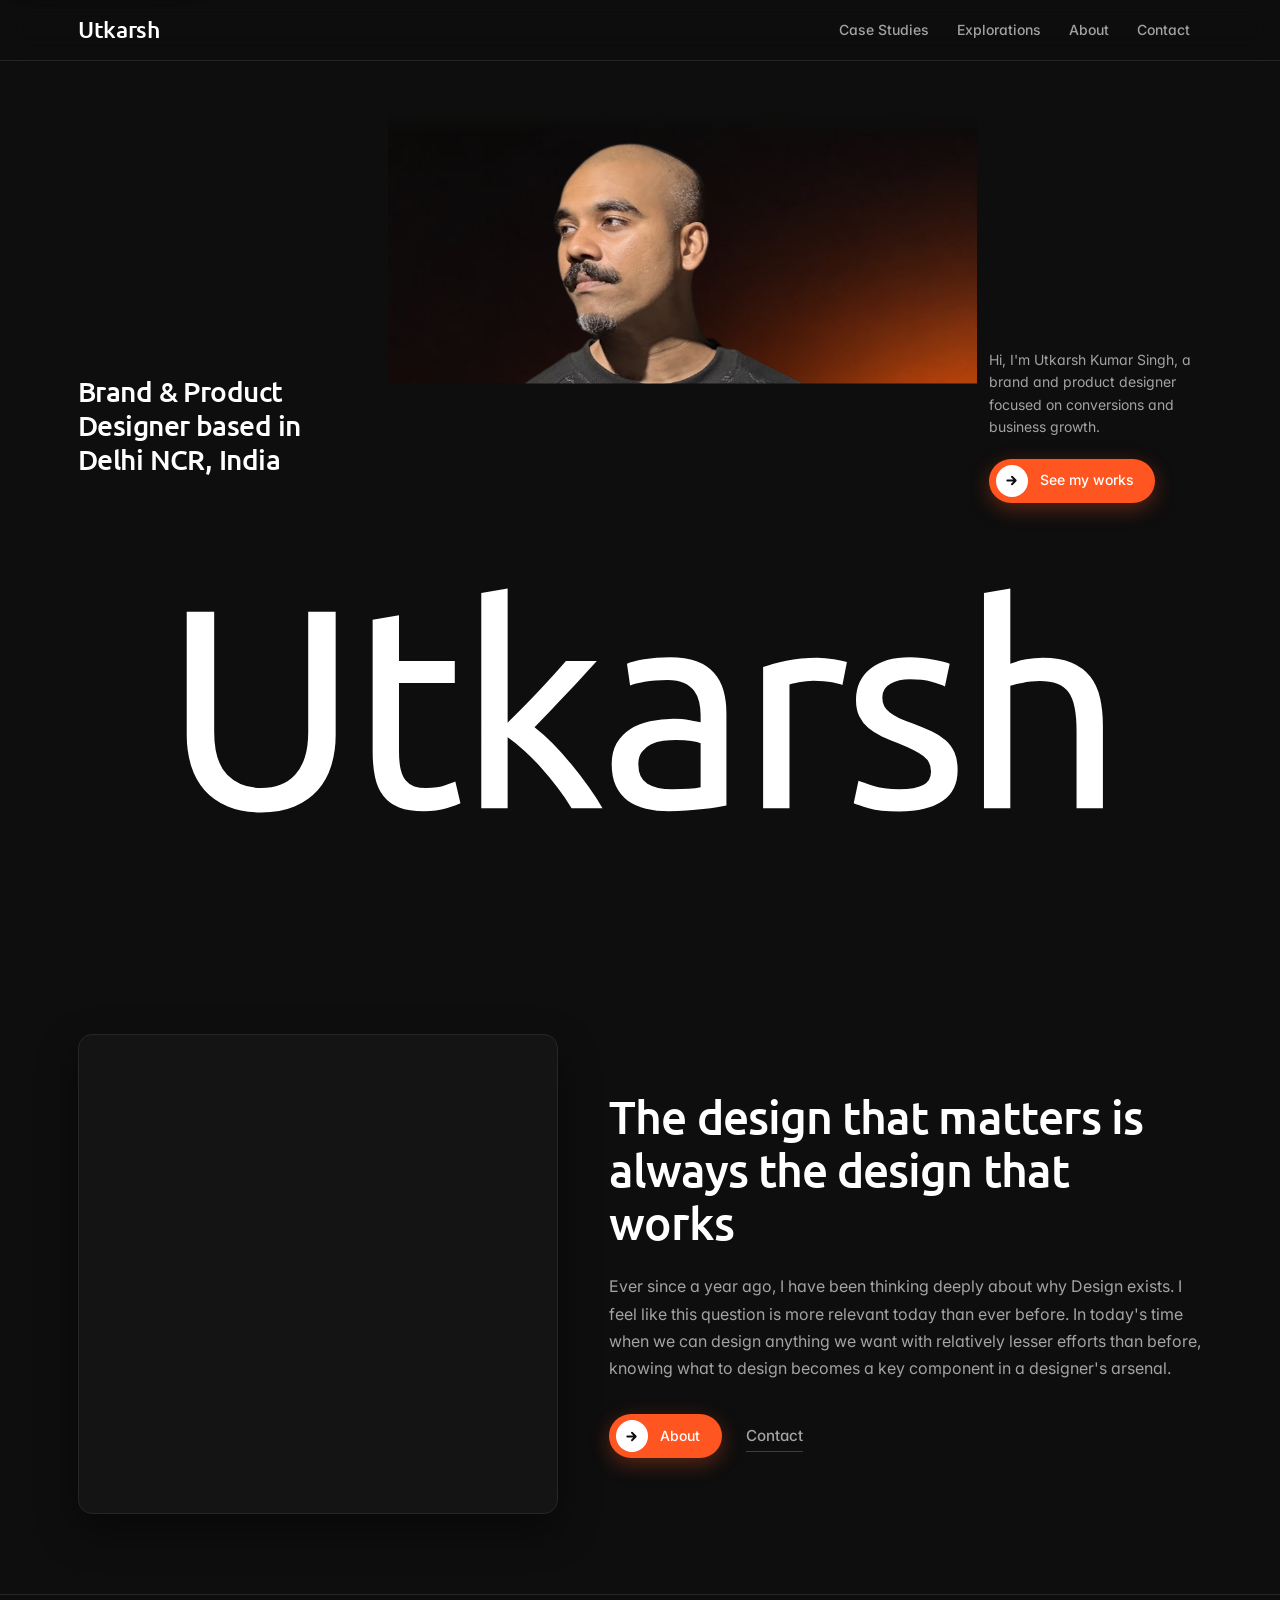
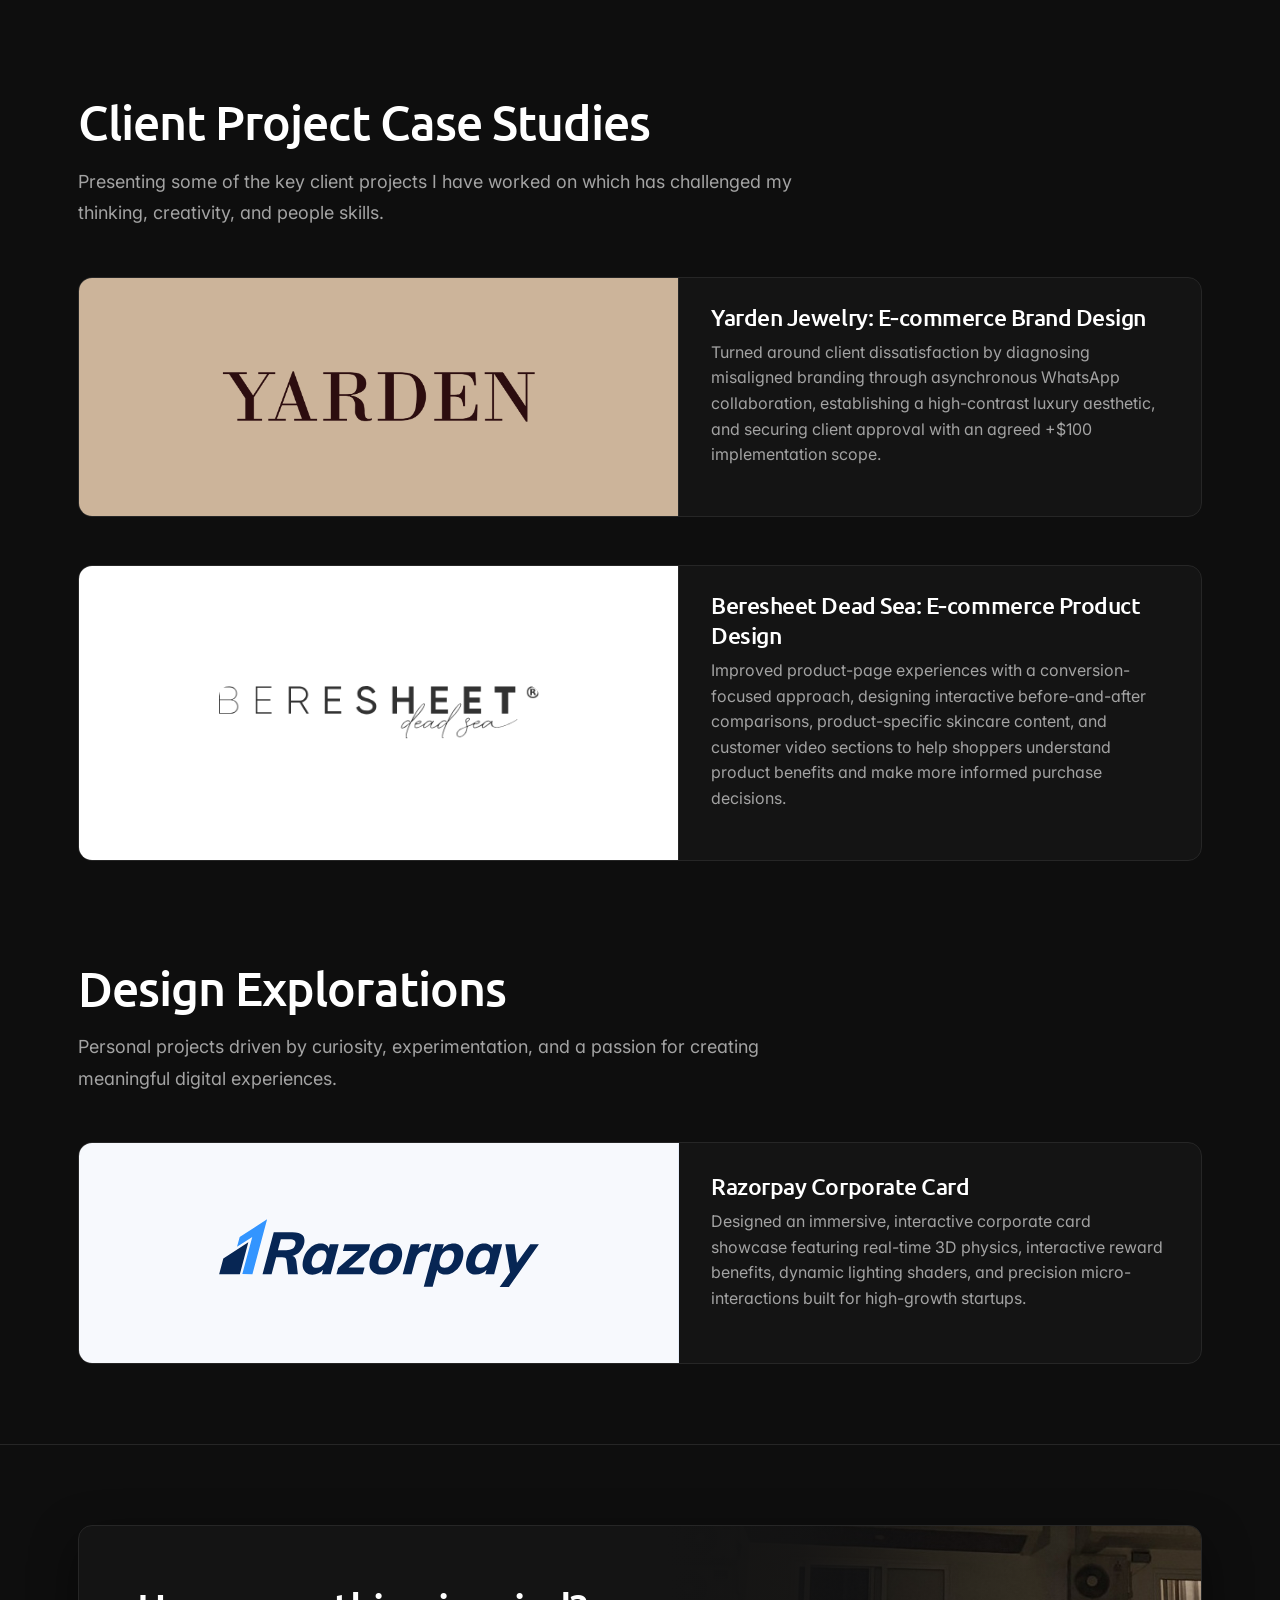
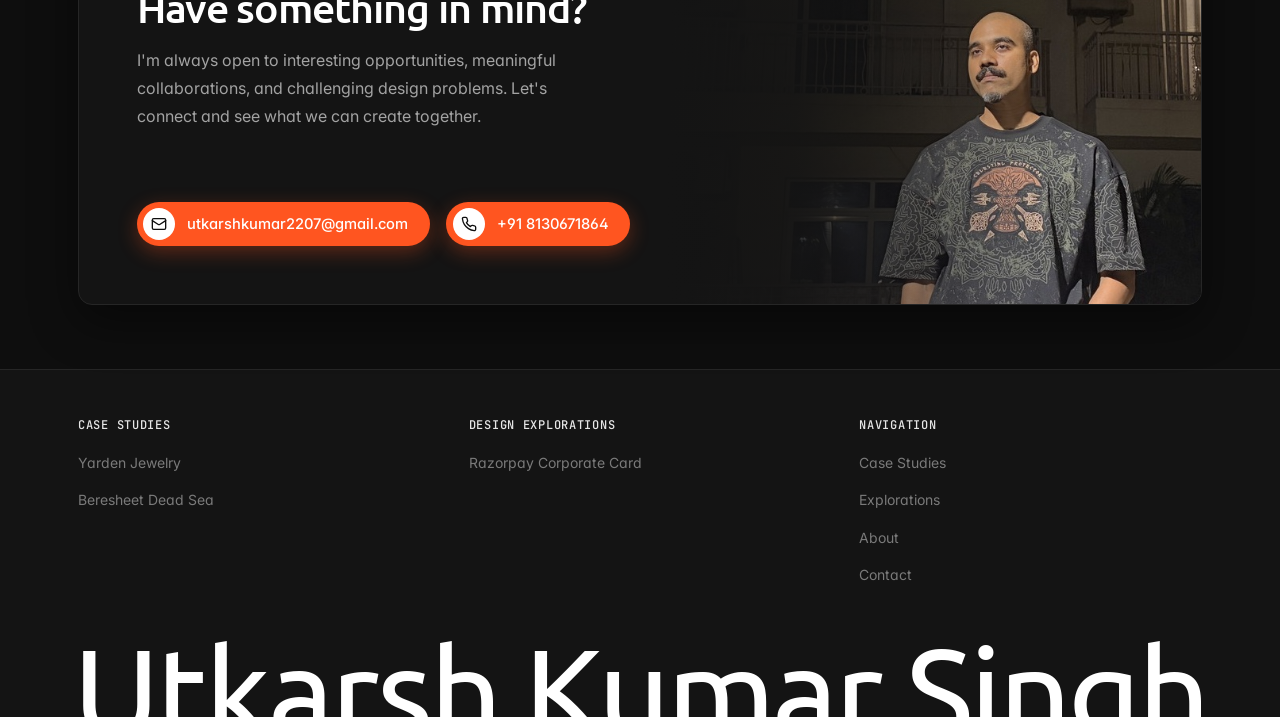
==== commit 3438a2bf: "feat: enhance presentation video showcase, responsive layouts, and interactive video modal" ====
--- a/index.html
+++ b/index.html
@@ -24,11 +24,11 @@
   <!-- Core Stylesheets -->
   <link rel="stylesheet" href="css/tokens.css?v=13">
   <link rel="stylesheet" href="css/reset.css?v=13">
-  <link rel="stylesheet" href="css/components.css?v=21">
-  <link rel="stylesheet" href="css/home.css?v=42">
+  <link rel="stylesheet" href="css/components.css?v=34">
+  <link rel="stylesheet" href="css/home.css?v=66">
 
   <!-- Main JavaScript Module -->
-  <script src="js/main.js?v=3" defer></script>
+  <script src="js/main.js?v=10" defer></script>
 </head>
 
 <body>
@@ -127,7 +127,22 @@
 
         <!-- Secondary Editorial Intro Block -->
         <div class="hero-editorial-intro">
-          <div class="hero-editorial-spacer" aria-hidden="true"></div>
+          <h2 class="hero-editorial-heading-mobile" aria-hidden="true">
+            The design that matters is always the design that works
+          </h2>
+          <div class="hero-editorial-media">
+            <video class="hero-editorial-video" autoplay loop muted playsinline disablepictureinpicture disableremoteplayback preload="auto" aria-label="Presentation video">
+              <source src="assets/videos/presentation-short.mp4" type="video/mp4">
+            </video>
+            <button type="button" class="video-touch-badge" aria-label="Watch video in player">
+              <span class="video-touch-badge-icon" aria-hidden="true">
+                <svg viewBox="0 0 16 16" fill="currentColor">
+                  <path d="M4.5 3.5v9l8-4.5-8-4.5z"/>
+                </svg>
+              </span>
+              <span>Watch Video</span>
+            </button>
+          </div>
           <div class="hero-editorial-content">
             <h2 class="hero-editorial-heading">
               The design that matters is always the design that works
--- a/css/components.css
+++ b/css/components.css
@@ -289,6 +289,10 @@
   height: 15px;
 }
 
+.hero-pill-cta-label {
+  white-space: nowrap;
+}
+
 .hero-pill-cta:hover .hero-pill-cta-icon {
   transform: translateX(2px);
 }
@@ -587,8 +591,8 @@
 .site-footer {
   background-color: var(--color-surface);
   border-top: 1px solid var(--color-border-subtle);
-  padding: var(--space-16) 0 0;
-  margin-top: var(--space-24);
+  padding: var(--space-12) 0 0;
+  margin-top: var(--space-16);
   overflow-x: clip;
 }
 
@@ -844,3 +848,204 @@
     letter-spacing: var(--tracking-wider);
   }
 }
+
+/* Contact card mobile responsiveness */
+@media (max-width: 480px) {
+  .contact-card-content {
+    padding: 2rem 1.15rem !important;
+  }
+  .contact-card-pills .hero-pill-cta {
+    padding: 0.35rem 0.75rem 0.35rem 0.35rem !important;
+    gap: 0.45rem !important;
+    font-size: clamp(0.72rem, 3.4vw, 0.8125rem) !important;
+  }
+  .contact-card-pills .hero-pill-cta-label {
+    white-space: nowrap !important;
+  }
+}
+
+/* Mobile & Tablet Only Watch Video Button Over Video */
+.video-touch-badge {
+  display: none;
+}
+
+@media (max-width: 1024px) {
+  .video-touch-badge {
+    position: absolute;
+    top: 68%;
+    left: 50%;
+    transform: translate(-50%, -50%);
+    bottom: auto;
+    right: auto;
+    z-index: 5;
+    display: inline-flex;
+    align-items: center;
+    gap: 8px;
+    padding: 0.5rem 1.15rem 0.5rem 0.5rem;
+    background-color: var(--color-accent-cobalt, #FF5520);
+    color: #FFFFFF;
+    font-family: var(--font-sans);
+    font-size: 0.85rem;
+    font-weight: var(--weight-medium, 500);
+    letter-spacing: -0.01em;
+    border: none;
+    border-radius: var(--radius-pill, 9999px);
+    box-shadow: 0 8px 24px rgba(255, 85, 32, 0.5);
+    cursor: pointer;
+    backdrop-filter: blur(8px);
+    -webkit-backdrop-filter: blur(8px);
+    transition: transform var(--duration-fast) var(--ease-out),
+                background-color var(--duration-fast) var(--ease-out);
+    pointer-events: auto;
+  }
+
+  .video-touch-badge:active {
+    transform: translate(-50%, -50%) scale(0.96);
+  }
+
+  .video-touch-badge-icon {
+    width: 24px;
+    height: 24px;
+    border-radius: 50%;
+    background-color: #FFFFFF;
+    color: var(--color-accent-cobalt, #FF5520);
+    display: inline-flex;
+    align-items: center;
+    justify-content: center;
+    flex-shrink: 0;
+  }
+
+  .video-touch-badge-icon svg {
+    width: 11px;
+    height: 11px;
+    margin-left: 1px;
+  }
+}
+
+.video-cursor-pill {
+  display: none !important;
+}
+
+/* Video Hover Cursor Button (Desktop Only: > 1024px with fine pointer) */
+@media (hover: hover) and (pointer: fine) and (min-width: 1025px) {
+  .hero-editorial-media,
+  .about-approach-media {
+    cursor: none !important;
+  }
+
+  .video-cursor-pill {
+    display: block !important;
+    position: fixed;
+    top: 0;
+    left: 0;
+    pointer-events: none;
+    z-index: 99999;
+    padding: 0.55rem 1.35rem;
+    background-color: var(--color-accent-cobalt, #FF5520);
+    color: #FFFFFF;
+    font-family: var(--font-sans);
+    font-size: 0.85rem;
+    font-weight: var(--weight-medium, 500);
+    letter-spacing: -0.01em;
+    border-radius: var(--radius-pill, 9999px);
+    box-shadow: 0 8px 24px rgba(255, 85, 32, 0.5);
+    white-space: nowrap;
+    opacity: 0;
+    visibility: hidden;
+    transition: opacity 0.15s ease, visibility 0.15s ease;
+    will-change: transform;
+  }
+
+  .video-cursor-pill.is-active {
+    opacity: 1;
+    visibility: visible;
+  }
+}
+
+/* YouTube Video Modal Overlay */
+.video-modal-backdrop {
+  position: fixed;
+  inset: 0;
+  z-index: 100000;
+  background-color: rgba(0, 0, 0, 0.88);
+  backdrop-filter: blur(12px);
+  -webkit-backdrop-filter: blur(12px);
+  display: flex;
+  align-items: center;
+  justify-content: center;
+  padding: clamp(1rem, 4vw, 3rem);
+  opacity: 0;
+  visibility: hidden;
+  transition: opacity 0.3s cubic-bezier(0.16, 1, 0.3, 1),
+              visibility 0.3s cubic-bezier(0.16, 1, 0.3, 1);
+}
+
+.video-modal-backdrop.is-open {
+  opacity: 1;
+  visibility: visible;
+}
+
+.video-modal-container {
+  position: relative;
+  width: 100%;
+  max-width: 960px;
+  background-color: #0E0E0E;
+  border: 1px solid var(--color-border-subtle, rgba(255, 255, 255, 0.12));
+  border-radius: var(--radius-lg, 16px);
+  box-shadow: 0 24px 64px rgba(0, 0, 0, 0.7);
+  overflow: hidden;
+  transform: scale(0.94);
+  transition: transform 0.3s cubic-bezier(0.16, 1, 0.3, 1);
+}
+
+.video-modal-backdrop.is-open .video-modal-container {
+  transform: scale(1);
+}
+
+.video-modal-close {
+  position: absolute;
+  top: 14px;
+  right: 14px;
+  z-index: 10;
+  width: 40px;
+  height: 40px;
+  border-radius: 50%;
+  border: 1px solid rgba(255, 255, 255, 0.15);
+  background-color: rgba(20, 20, 20, 0.75);
+  color: #FFFFFF;
+  display: flex;
+  align-items: center;
+  justify-content: center;
+  cursor: pointer;
+  backdrop-filter: blur(8px);
+  -webkit-backdrop-filter: blur(8px);
+  transition: background-color 0.2s ease, transform 0.2s ease, color 0.2s ease;
+}
+
+.video-modal-close:hover {
+  background-color: var(--color-accent-cobalt, #FF5520);
+  color: #FFFFFF;
+  transform: scale(1.08);
+}
+
+.video-modal-close svg {
+  width: 20px;
+  height: 20px;
+}
+
+.video-modal-iframe-wrap {
+  position: relative;
+  width: 100%;
+  padding-bottom: 56.25%; /* 16:9 Aspect Ratio */
+  height: 0;
+  background-color: #000000;
+}
+
+.video-modal-iframe-wrap iframe {
+  position: absolute;
+  top: 0;
+  left: 0;
+  width: 100%;
+  height: 100%;
+  border: none;
+}
--- a/css/home.css
+++ b/css/home.css
@@ -8,7 +8,7 @@
    ========================================================================== */
 
 .hero-section {
-  padding: var(--space-8) 0 var(--space-20);
+  padding: 0 0 var(--space-20);
   border-bottom: 1px solid var(--color-border-subtle);
   overflow: hidden;
 }
@@ -17,18 +17,21 @@
   max-width: var(--container-max);
   margin: 0 auto;
   padding: 0 var(--page-pad);
-}
-
-/* Main Hero Stage */
+  display: flex;
+  flex-direction: column;
+}
+
+/* Main Hero Stage: Clean, balanced editorial stage */
 .hero-stage {
   position: relative;
   display: grid;
   grid-template-columns: 1.4fr 1.05fr 1fr;
   align-items: center;
-  min-height: clamp(500px, 56vw, 680px);
-  padding-top: var(--space-4);
-  padding-bottom: clamp(60px, 9vw, 120px);
+  min-height: clamp(540px, 62vw, 700px);
+  padding-top: clamp(2rem, 4vw, 3.5rem);
+  padding-bottom: clamp(60px, 8vw, 120px);
   gap: var(--space-3);
+  box-sizing: border-box;
 }
 
 /* Left Column: Status Pill + Role Headline */
@@ -40,6 +43,7 @@
   align-items: flex-start;
   gap: var(--space-4);
   max-width: 480px;
+  width: max-content;
   min-width: 0;
 }
 
@@ -60,6 +64,7 @@
   letter-spacing: -0.02em;
   color: var(--color-ink-primary);
   margin: 0;
+  white-space: nowrap;
 }
 
 /* Center Portrait Backdrop (Dominic Style) */
@@ -74,8 +79,9 @@
 
 .hero-portrait-frame-dominic {
   position: relative;
-  width: clamp(380px, 46vw, 620px);
-  max-width: 620px;
+  width: clamp(380px, 46vw, 680px);
+  max-width: 680px;
+  height: 100%;
   display: flex;
   justify-content: center;
   align-items: flex-end;
@@ -89,7 +95,7 @@
 .hero-portrait-img-dominic {
   width: 100%;
   height: auto;
-  max-height: clamp(480px, 52vw, 650px);
+  max-height: clamp(520px, 72vh, 760px);
   object-fit: contain;
   object-position: center bottom;
   display: block;
@@ -227,12 +233,39 @@
 }
 
 /* Secondary Editorial Intro Section (Offset Right like Reference) */
+.hero-editorial-heading-mobile {
+  display: none;
+}
+
 .hero-editorial-intro {
   display: grid;
-  grid-template-columns: 0.75fr 1.25fr;
-  gap: var(--space-12);
+  grid-template-columns: minmax(320px, 480px) 1.2fr;
+  gap: clamp(var(--space-8), 4vw, var(--space-16));
+  margin-top: clamp(var(--space-12), 8vw, var(--space-24));
   padding-top: clamp(var(--space-12), 8vw, var(--space-24));
-  align-items: start;
+  border-top: none;
+  align-items: center;
+}
+
+.hero-editorial-media {
+  position: relative;
+  width: 100%;
+  max-width: 480px;
+  border-radius: var(--radius-lg);
+  overflow: hidden;
+  background-color: var(--color-surface);
+  border: 1px solid var(--color-border-subtle);
+  box-shadow: 0 16px 40px rgba(0, 0, 0, 0.45);
+}
+
+.hero-editorial-video {
+  display: block;
+  width: 100%;
+  height: auto;
+  aspect-ratio: 1 / 1;
+  object-fit: cover;
+  pointer-events: none;
+  user-select: none;
 }
 
 .hero-editorial-content {
@@ -321,7 +354,8 @@
   .hero-col-left {
     position: relative;
     z-index: 4;
-    max-width: clamp(220px, 28vw, 290px);
+    max-width: clamp(260px, 32vw, 340px);
+    width: max-content;
     flex-shrink: 0;
     pointer-events: auto;
   }
@@ -329,6 +363,7 @@
   .hero-role-title {
     font-size: clamp(1.4rem, 2.3vw, 1.85rem);
     line-height: 1.18;
+    white-space: normal;
   }
 
   .hero-col-right {
@@ -391,12 +426,59 @@
   }
 
   .hero-editorial-intro {
-    grid-template-columns: 1fr;
-    gap: 0;
-  }
-
-  .hero-editorial-spacer {
-    display: none;
+    display: flex !important;
+    flex-direction: column !important;
+    align-items: flex-start !important;
+    text-align: left !important;
+    gap: var(--space-6);
+    margin-top: clamp(3rem, 8vw, 4.5rem) !important;
+    padding-top: clamp(2.5rem, 6vw, 3.5rem) !important;
+    border-top: none !important;
+  }
+
+  .hero-editorial-heading-mobile {
+    display: block !important;
+    order: 1 !important;
+    width: 100% !important;
+    text-align: left !important;
+    font-family: var(--font-display);
+    font-size: clamp(2rem, 4.5vw, 2.75rem);
+    font-weight: var(--weight-medium);
+    line-height: 1.18;
+    letter-spacing: -0.02em;
+    color: var(--color-ink-primary);
+    margin: 0;
+  }
+
+  .hero-editorial-media {
+    order: 2 !important;
+    width: 100% !important;
+    max-width: clamp(340px, 54vw, 460px) !important;
+    margin: 0 !important;
+    align-self: flex-start !important;
+  }
+
+  .hero-editorial-content {
+    order: 3 !important;
+    width: 100% !important;
+    max-width: 100% !important;
+    text-align: left !important;
+    align-items: flex-start !important;
+  }
+
+  .hero-editorial-body {
+    text-align: left !important;
+    width: 100% !important;
+    max-width: 100% !important;
+  }
+
+  .hero-editorial-actions {
+    justify-content: flex-start !important;
+    align-items: center !important;
+  }
+
+  .hero-editorial-content .hero-editorial-heading {
+    display: none !important;
   }
 
   /* Contact Card on tablet: buttons share the same full width */
@@ -457,6 +539,7 @@
     color: var(--color-ink-primary);
     width: 100%;
     word-break: normal;
+    white-space: normal;
   }
 
   /* 2. Bio text and See my works CTA directly below Headline */
@@ -548,30 +631,67 @@
     position: relative !important;
     top: auto !important;
     bottom: auto !important;
-    left: auto !important;
+    left: 50% !important;
     right: auto !important;
+    transform: translateX(-50%) !important;
     z-index: 3 !important;
     width: 100vw !important;
-    margin-left: calc(-1 * var(--page-pad)) !important;
-    margin-right: calc(-1 * var(--page-pad)) !important;
+    margin-left: 0 !important;
+    margin-right: 0 !important;
     margin-top: clamp(-60px, -15vw, -90px) !important;
     margin-bottom: 0 !important;
+    padding-bottom: 0 !important;
     pointer-events: none;
   }
 
   .hero-giant-name-svg {
-    transform: scale(1.12);
+    width: 100% !important;
+    transform: scale(1.05);
     transform-origin: center bottom;
   }
 
   .hero-editorial-intro {
-    grid-template-columns: 1fr;
-    gap: 0;
-    padding-top: clamp(var(--space-12), 14vw, var(--space-20));
-  }
-
-  .hero-editorial-spacer {
-    display: none;
+    display: flex !important;
+    flex-direction: column !important;
+    align-items: flex-start !important;
+    text-align: left !important;
+    gap: var(--space-6);
+    margin-top: clamp(2.5rem, 8.5vw, 3.6rem) !important;
+    padding-top: clamp(2.5rem, 8.5vw, 3.6rem) !important;
+    border-top: 1px solid var(--color-border-subtle);
+  }
+
+  .hero-editorial-heading-mobile {
+    display: block !important;
+    order: 1 !important;
+    width: 100% !important;
+    text-align: left !important;
+    font-family: var(--font-display);
+    font-size: clamp(1.85rem, 6.5vw, 2.35rem);
+    font-weight: var(--weight-medium);
+    line-height: 1.18;
+    letter-spacing: -0.02em;
+    color: var(--color-ink-primary);
+    margin: 0;
+  }
+
+  .hero-editorial-media {
+    order: 2 !important;
+    width: 100% !important;
+    max-width: 100% !important;
+    margin: 0 !important;
+    align-self: stretch !important;
+  }
+
+  .hero-editorial-content {
+    order: 3 !important;
+    width: 100% !important;
+    text-align: left !important;
+    align-items: flex-start !important;
+  }
+
+  .hero-editorial-content .hero-editorial-heading {
+    display: none !important;
   }
 }
 
@@ -888,7 +1008,9 @@
    ========================================================================== */
 
 .contact-section {
-  padding: var(--space-20) 0 var(--space-24);
+  padding: var(--space-20) 0 0;
+  margin-top: var(--space-20);
+  margin-bottom: 0;
   border-top: 1px solid var(--color-border-subtle);
 }
 
@@ -1038,6 +1160,20 @@
   }
 }
 
+@media (max-width: 480px) {
+  .contact-card-content {
+    padding: 2rem 1.25rem;
+  }
+  .contact-card-pills .hero-pill-cta {
+    padding: 0.35rem 0.75rem 0.35rem 0.35rem !important;
+    gap: 0.45rem !important;
+    font-size: clamp(0.72rem, 3.4vw, 0.8125rem) !important;
+  }
+  .contact-card-pills .hero-pill-cta-label {
+    white-space: nowrap !important;
+  }
+}
+
 
 
 
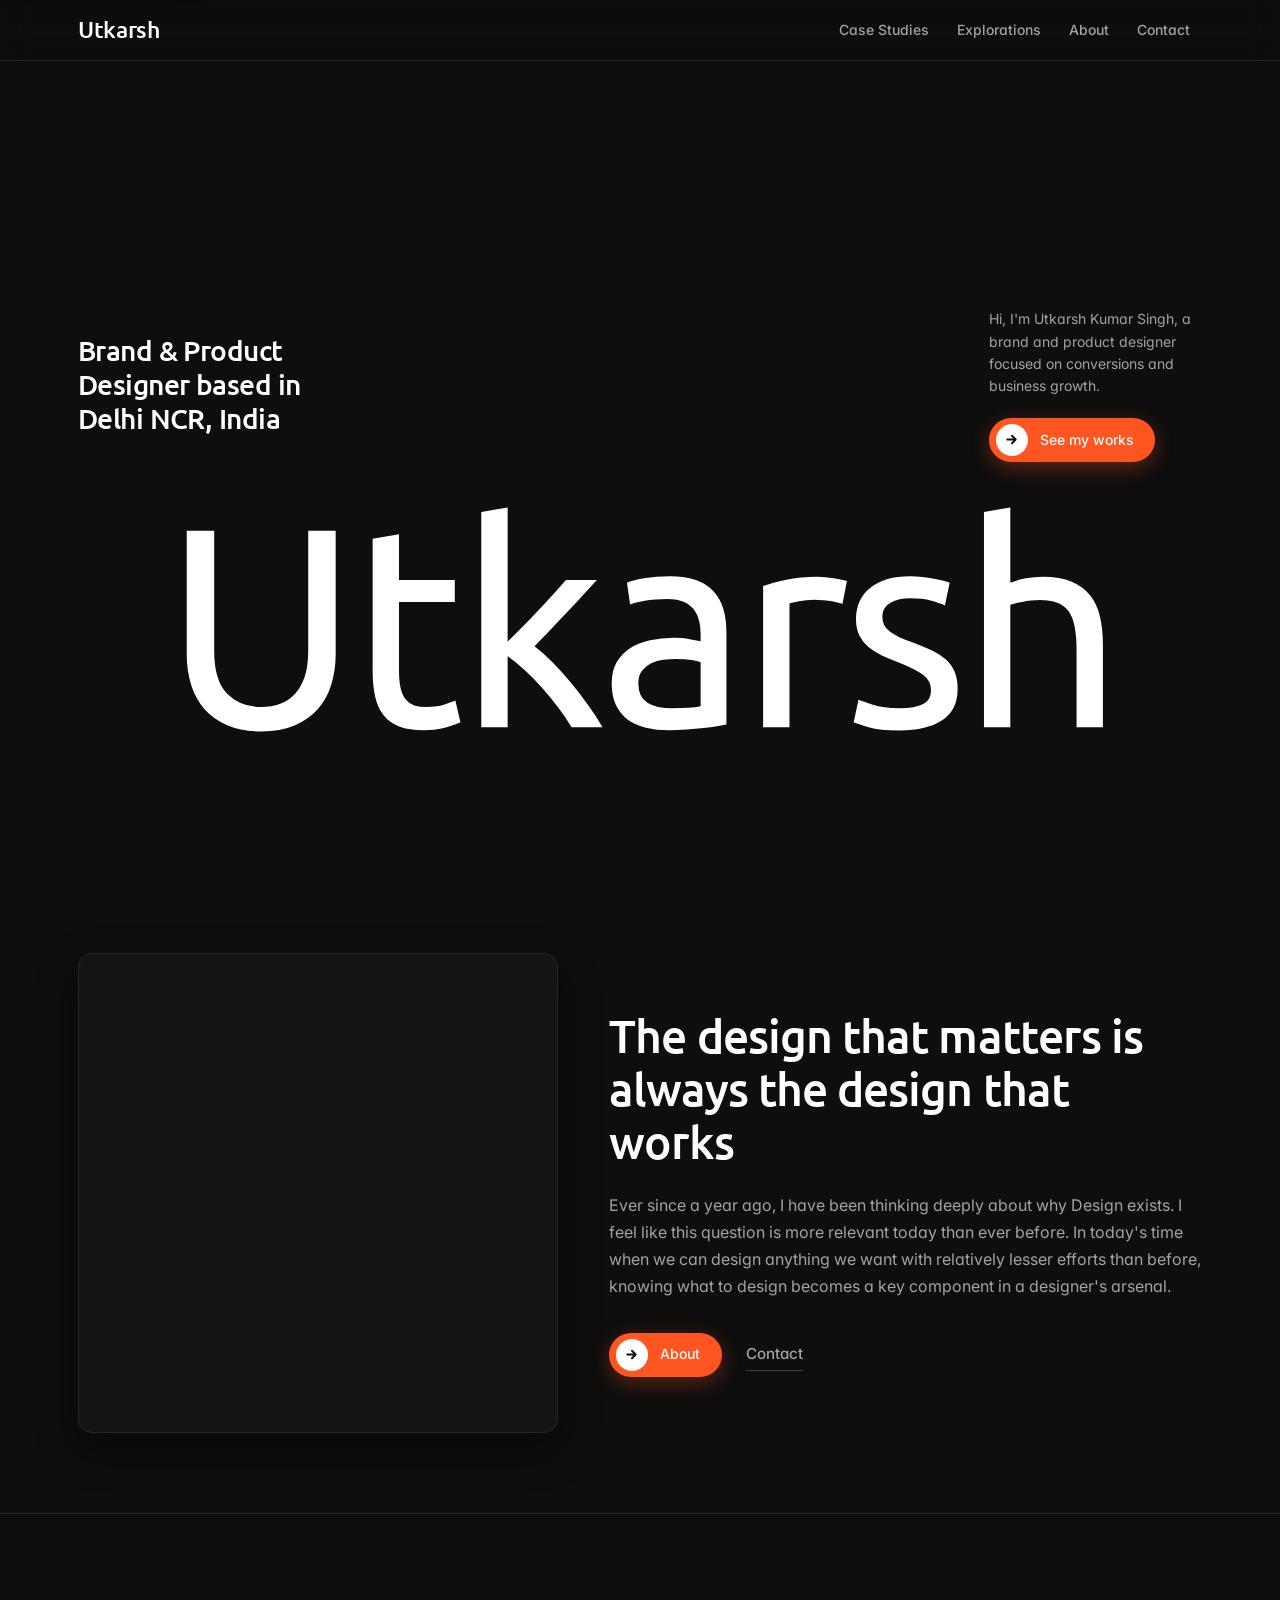
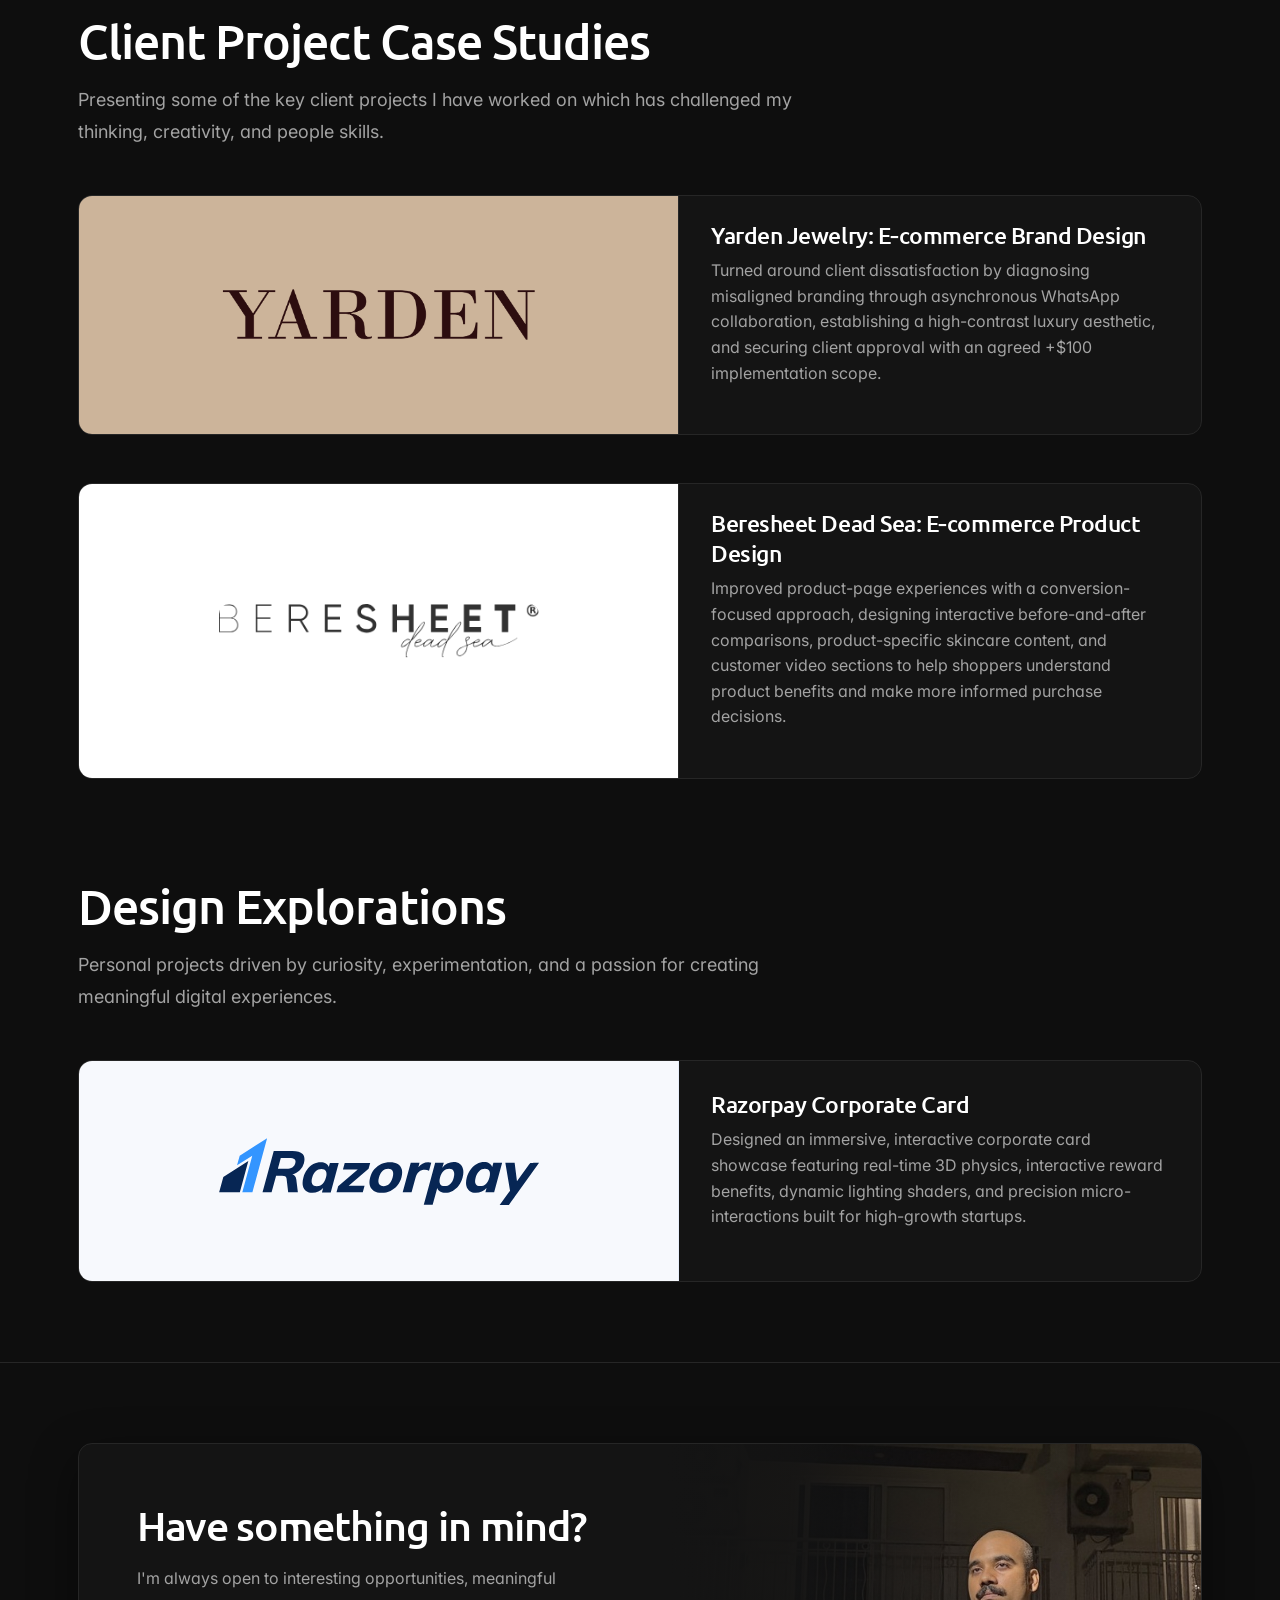
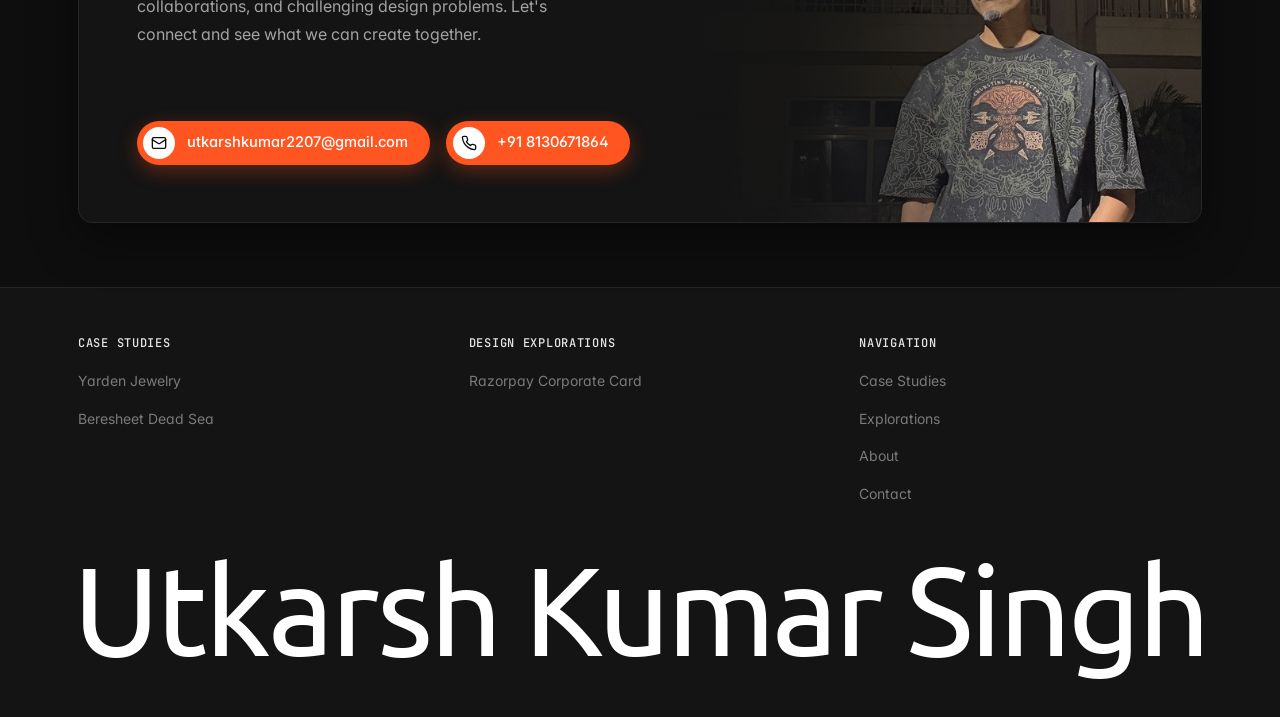
==== commit f3ecf3f9: "chore: add Google Tag Manager container across all pages" ====
--- a/index.html
+++ b/index.html
@@ -2,6 +2,14 @@
 <html lang="en">
 
 <head>
+  <!-- Google Tag Manager / Google tag -->
+  <script async src="https://www.googletagmanager.com/gtm.js?id=GTM-WG6HNQXL"></script>
+  <script>
+    window.dataLayer = window.dataLayer || [];
+    function gtag(){dataLayer.push(arguments);}
+    gtag('js', new Date());
+  </script>
+
   <meta charset="UTF-8">
   <meta name="viewport" content="width=device-width, initial-scale=1.0">
   <title>Utkarsh - Portfolio</title>
